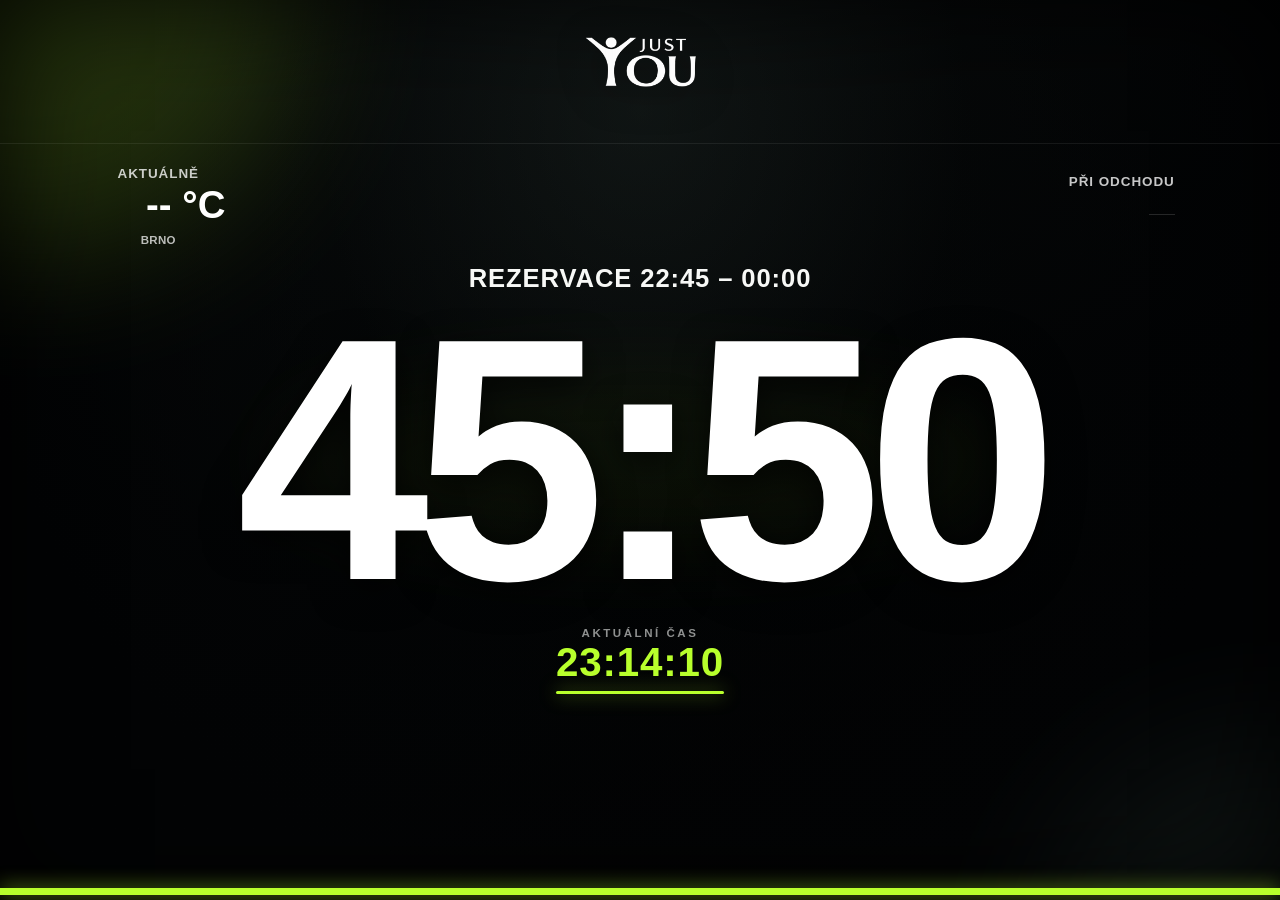
==== index.html @ 2a70c560 "Add files via upload" ====
<!DOCTYPE html>

<html lang="cs">
<head>
<meta charset="utf-8"/>
<meta content="width=device-width, initial-scale=1, viewport-fit=cover, maximum-scale=1, user-scalable=no" name="viewport"/>
<meta content="#020304" name="theme-color"/>
<meta content="yes" name="mobile-web-app-capable"/>
<meta content="yes" name="apple-mobile-web-app-capable"/>
<meta content="black-translucent" name="apple-mobile-web-app-status-bar-style"/>
<meta content="JustYou Timer" name="apple-mobile-web-app-title"/>
<title>JustYou Fitness Timer</title>
<link href="./manifest.json" rel="manifest"/>
<link href="./logo.png" rel="apple-touch-icon"/>
<link href="./style.css?v=6.2.15" rel="stylesheet"/>
</head>
<body>
<div class="app" id="app">
<div class="ambient ambient-one"></div>
<div class="ambient ambient-two"></div>
<header class="header">
<button aria-label="Otevřít servisní menu" class="service-trigger" id="logo"></button>
<img alt="JustYou Fitness" class="header-brand-logo" src="./logo.png"/>
</header>
<main class="main" id="main">
<section class="screen active-screen" id="screen-active">

<div class="active-top-row"><div class="active-top-side active-top-left"><div class="side-weather side-weather-current"><div class="side-weather-label">AKTUÁLNĚ</div><div aria-hidden="true" class="weather-icon" id="weather-icon"></div><div class="weather-temp" id="weather-temp">-- °C</div><div class="weather-desc" id="weather-desc">BRNO</div></div></div><div class="active-top-center"><img alt="JustYou Fitness" class="main-brand-logo" src="./logo.png"/></div><div class="active-top-side active-top-right"><div class="side-weather side-weather-end"><div class="side-weather-label">PŘI ODCHODU</div><div class="weather-icon weather-end-icon" id="weather-end-icon"></div><div class="weather-temp weather-end" id="weather-end"></div></div></div></div><div class="slot-label" id="slot-label">REZERVACE</div><div class="timer-stage">
<div class="timer-glow"></div>
<div class="countdown" id="countdown">--:--</div>
</div><div class="clock-under-timer">
<div class="clock-caption">AKTUÁLNÍ ČAS</div>
<div class="clock" id="clock">--:--</div>
<div class="clock-line"></div>
</div>
<div class="last-minute hidden" id="last-minute"></div>
<div class="warn10 hidden" id="warn10">Rezervace končí za 10 minut</div>
<div class="exit-box hidden" id="exit-box">
<div class="exit-heading">
<span class="exit-line"></span>
<span class="exit-title">PŘI ODCHODU PROSÍM</span>
<span class="exit-line"></span>
</div>
<div class="exit-columns">
<div class="exit-column">
<div aria-hidden="true" class="exit-icon-circle">
<svg viewbox="0 0 64 64"><path d="M15 24v16M21 20v24M43 20v24M49 24v16M21 28h22M21 36h22M9 27v10M55 27v10"></path></svg>
</div>
<div class="exit-primary">OTŘETE STROJE</div>
</div>
<div class="exit-column">
<div aria-hidden="true" class="exit-icon-circle">
<svg viewbox="0 0 64 64"><path d="M24 46h16M25 52h14M32 8v6M11 29h6M47 29h6M17 14l4 5M47 14l-4 5M32 16c-9 0-16 7-16 16 0 6 3 10 8 14h16c5-4 8-8 8-14 0-9-7-16-16-16z"></path></svg>
</div>
<div class="exit-primary">ZHASNĚTE SVĚTLA</div>
</div>
<div class="exit-column">
<div aria-hidden="true" class="exit-icon-circle">
<svg viewbox="0 0 64 64"><path d="M17 10h30v44H17zM24 16h17v38H24zM36 33h1"></path></svg>
</div>
<div class="exit-primary">NECHTE OTEVŘENÉ</div>
<div class="exit-secondary">DVEŘE DO ŠATNY<br/>A KOUPELNY</div>
</div>
</div>
</div>
</section>
<section class="screen hidden night-screen" id="screen-night">
<img alt="" class="night-logo" src="./logo.png"/>
<div class="night-title">FITNESS ODPOČÍVÁ</div>
<div class="night-sub">Otevíráme ve 4:00</div>
</section>
<section class="screen hidden between-screen" id="screen-between">
<div class="between-title">DALŠÍ REZERVACE</div>
<div class="between-sub">začíná v</div>
<div class="between-time" id="next-start">04:00</div>
<div class="countdown between-countdown" id="next-countdown">--:--</div>
</section>
</main>
<div class="progress-track"><div class="progress" id="progress"></div></div>
<div class="overlay hidden" id="ended-overlay">
<div class="overlay-backdrop"></div>
<div class="overlay-topbar">
<div class="overlay-weather">
<div aria-hidden="true" class="overlay-weather-icon" id="overlay-weather-icon"></div>
<div>
<div class="overlay-weather-temp" id="overlay-weather-temp">-- °C</div>
<div class="overlay-weather-desc" id="overlay-weather-desc">BRNO</div>
</div>
</div>
<div class="overlay-clock-block">
<div class="overlay-clock-caption">AKTUÁLNÍ ČAS</div>
<div class="overlay-clock" id="overlay-clock">--:--:--</div>
</div>
</div>
<div class="overlay-main">
<div class="overlay-kicker">POSLEDNÍ SEKUNDY</div>
<div class="overlay-title">REZERVACE KONČÍ</div>
<div class="overlay-rule"></div>
<div class="overlay-cleanup">
<div class="overlay-item">
<div class="overlay-icon">
<svg viewbox="0 0 64 64"><path d="M15 24v16M21 20v24M43 20v24M49 24v16M21 28h22M21 36h22M9 27v10M55 27v10"></path></svg>
</div>
<div class="overlay-text">
<strong>OTŘETE STROJE</strong>
<span>Udržujme naše fitness čisté pro všechny.</span>
</div>
</div>
<div class="overlay-item">
<div class="overlay-icon">
<svg viewbox="0 0 64 64"><path d="M24 46h16M25 52h14M32 8v6M11 29h6M47 29h6M17 14l4 5M47 14l-4 5M32 16c-9 0-16 7-16 16 0 6 3 10 8 14h16c5-4 8-8 8-14 0-9-7-16-16-16z"></path></svg>
</div>
<div class="overlay-text">
<strong>ZHASNĚTE SVĚTLA</strong>
<span>Šetříme energii a myslíme na ostatní.</span>
</div>
</div>
<div class="overlay-item">
<div class="overlay-icon">
<svg viewbox="0 0 64 64"><path d="M17 10h30v44H17zM24 16h17v38H24zM36 33h1"></path></svg>
</div>
<div class="overlay-text">
<strong>NECHTE OTEVŘENÉ DVEŘE<br/>DO ŠATNY A KOUPELNY</strong>
<span>Děkujeme za ohleduplnost.</span>
</div>
</div>
</div>
<div class="overlay-thanks">
<strong>Děkujeme, že jste si vybrali JustYou Fitness.</strong>
<span>Těšíme se na Vaši další návštěvu.</span>
</div>
</div>
</div>
<div class="service hidden" id="service-menu">
<div class="service-card">
<div class="service-title">SERVISNÍ MENU</div>
<div class="diag"><span>Verze</span><strong>6.2.15 Final · Android 12</strong></div>
<div class="diag"><span>Aktivní slot</span><strong id="diag-slot">—</strong></div>
<div class="diag"><span>Zbývající čas</span><strong id="diag-remaining">—</strong></div>
<div class="diag"><span>Zvuk</span><strong id="diag-audio">—</strong></div>
<div class="diag"><span>Připojení</span><strong id="diag-online">—</strong></div>
<div class="diag"><span>Wake Lock</span><strong id="diag-wake">—</strong></div>
<div class="diag"><span>Synchronizace času</span><strong id="diag-sync">—</strong></div>
<div class="diag"><span>Počasí</span><strong id="diag-weather">—</strong></div>
<div class="diag"><span>Watchdog</span><strong id="diag-watchdog">—</strong></div>
<button class="service-btn" id="test-sound">TEST ZVUKU</button>
<div class="service-section-title">TEST OBRAZOVKY</div>
<div class="test-grid">
<button class="service-btn compact" id="test-normal">BĚŽNÁ</button>
<button class="service-btn compact" id="test-10">10 MIN</button>
<button class="service-btn compact" id="test-5">5 MIN</button>
<button class="service-btn compact" id="test-1">1 MIN</button>
<button class="service-btn compact" id="test-last10">10 S</button>
<button class="service-btn compact" id="test-ended">KONEC</button>
</div>
<button class="service-btn secondary" id="test-night">NOČNÍ OBRAZOVKA</button>
<button class="service-btn secondary" id="restart-app">RESTART APLIKACE</button>
<button class="service-btn secondary" id="close-service">ZAVŘÍT</button>
</div>
</div>
</div>
<script src="./app.js?v=6.2.15"></script>


<script id="v6214-service-menu-tap">
(function(){
  var taps=0,last=0;
  function openMenu(){
    var m=document.getElementById('service-menu');
    if(m)m.className='service';
  }
  function hit(e){
    if(e){e.preventDefault();e.stopPropagation();}
    var now=Date.now();
    if(now-last>1800)taps=0;
    last=now;
    taps++;
    if(taps>=5){taps=0;openMenu();}
  }
  function attach(){
    var l=document.querySelector('.main-brand-logo')||document.getElementById('logo');
    if(!l||l.dataset.tap6214)return;
    l.dataset.tap6214='1';
    l.style.pointerEvents='auto';
    l.style.touchAction='manipulation';
    l.addEventListener('click',hit,true);
  }
  document.addEventListener('DOMContentLoaded',attach);
  setTimeout(attach,500);
})();
</script>
</body>
</html>
---- style.css ----
:root {
  --accent: #b8ff2c;
  --accent-rgb: 184,255,44;
  --ink: #f7f8f6;
  --muted: rgba(247,248,246,.58);
  --line: rgba(255,255,255,.13);
  --panel: rgba(13,17,17,.72);
  --shadow: rgba(0,0,0,.68);
}

* { box-sizing: border-box; }

html, body {
  width: 100%;
  height: 100%;
  margin: 0;
  overflow: hidden;
  background: #020304;
  color: var(--ink);
  font-family: "Arial Narrow", Arial, Helvetica, sans-serif;
  -webkit-user-select: none;
  user-select: none;
  -webkit-touch-callout: none;
  touch-action: manipulation;
}

body { min-width: 600px; }

.hidden { display: none !important; }

.app {
  position: relative;
  width: 100%;
  height: 100%;
  overflow: hidden;
  isolation: isolate;
  background:
    radial-gradient(ellipse at 50% 12%, rgba(34,44,41,.38) 0%, rgba(5,8,8,.18) 36%, rgba(2,3,4,1) 76%),
    linear-gradient(160deg, #080b0b 0%, #020304 58%, #000 100%);
}

.app::before {
  content: "";
  position: absolute;
  inset: 0;
  z-index: -3;
  opacity: .22;
  background-image:
    linear-gradient(115deg, rgba(255,255,255,.018) 1px, transparent 1px),
    linear-gradient(25deg, rgba(255,255,255,.013) 1px, transparent 1px);
  background-size: 23px 23px, 31px 31px;
}

.app::after {
  content: "";
  position: absolute;
  inset: 0;
  z-index: -1;
  pointer-events: none;
  box-shadow: inset 0 0 110px rgba(0,0,0,.82);
}

.ambient {
  position: absolute;
  z-index: -2;
  border-radius: 50%;
  filter: blur(70px);
  opacity: .16;
}
.ambient-one {
  width: 42vw;
  height: 42vw;
  left: -18vw;
  top: -22vw;
  background: var(--accent);
}
.ambient-two {
  width: 36vw;
  height: 36vw;
  right: -17vw;
  bottom: -23vw;
  background: #455f55;
}

.header {
  position: relative;
  height: 16vh;
  min-height: 95px;
  border-bottom: 1px solid rgba(255,255,255,.07);
}

.brand-wrap {
  position: absolute;
  left: 50%;
  top: 51%;
  transform: translate(-50%,-50%);
  height: 11.5vh;
  min-height: 75px;
  display: flex;
  align-items: center;
  justify-content: center;
}

.logo {
  display: block;
  height: 100%;
  width: auto;
  max-width: 30vw;
  object-fit: contain;
  filter: drop-shadow(0 7px 17px rgba(0,0,0,.58));
}

.clock-wrap {
  position: absolute;
  right: 3.1vw;
  top: 50%;
  transform: translateY(-50%);
  text-align: right;
}

.clock-caption {
  color: var(--muted);
  font-size: .9vw;
  font-weight: 800;
  letter-spacing: .22em;
  margin-bottom: .35vh;
}

.clock {
  font-size: 3.15vw;
  font-weight: 900;
  line-height: .95;
  letter-spacing: .02em;
  font-variant-numeric: tabular-nums;
}

.clock-line {
  width: 100%;
  height: 3px;
  margin-top: 1.1vh;
  border-radius: 8px;
  background: var(--accent);
  box-shadow: 0 0 18px rgba(var(--accent-rgb),.62);
}

.main {
  position: relative;
  height: 80vh;
}

.screen {
  width: 100%;
  height: 100%;
  padding: 1.2vh 4vw 1vh;
  text-align: center;
}

.slot-label {
  font-size: 3vw;
  line-height: 1;
  font-weight: 900;
  letter-spacing: .045em;
  margin-top: 1.9vh;
}

.timer-stage {
  position: relative;
  width: min(92vw, 1540px);
  height: 32vh;
  margin: .8vh auto 0;
  display: flex;
  align-items: center;
  justify-content: center;
}

.timer-glow {
  position: absolute;
  width: 62%;
  height: 54%;
  left: 19%;
  top: 23%;
  border-radius: 50%;
  background: rgba(var(--accent-rgb),.11);
  filter: blur(45px);
  opacity: .42;
  transition: opacity .4s ease;
}

.countdown {
  position: relative;
  z-index: 1;
  margin: 0;
  color: #fff;
  font-size: clamp(150px, 24.5vw, 410px);
  font-weight: 900;
  line-height: .78;
  letter-spacing: -.045em;
  white-space: nowrap;
  font-variant-numeric: tabular-nums;
  text-shadow: 0 10px 36px rgba(0,0,0,.72);
}

.end-label {
  margin-top: .5vh;
  font-size: 3vw;
  font-weight: 900;
  letter-spacing: .01em;
}
.end-word { color: rgba(255,255,255,.92); }
.end-separator { color: var(--accent); padding: 0 .65vw; }
#end-time { color: var(--accent); }

.warn10 {
  margin-top: 1.2vh;
  color: var(--accent);
  font-size: 1.55vw;
  font-weight: 800;
  letter-spacing: .08em;
  text-transform: uppercase;
}

.last-minute { display: none !important; }

.exit-box {
  width: 91%;
  max-width: 1440px;
  margin: 2.2vh auto 0;
}

.exit-heading {
  display: grid;
  grid-template-columns: 1fr auto 1fr;
  align-items: center;
  gap: 1.5vw;
  margin-bottom: 1.5vh;
}
.exit-line {
  height: 1px;
  background: linear-gradient(90deg, transparent, rgba(var(--accent-rgb),.65));
}
.exit-line:last-child {
  background: linear-gradient(90deg, rgba(var(--accent-rgb),.65), transparent);
}
.exit-title {
  color: var(--accent);
  font-size: 1.55vw;
  font-weight: 900;
  letter-spacing: .13em;
}

.exit-columns {
  display: grid;
  grid-template-columns: repeat(3,1fr);
  border: 1px solid var(--line);
  border-radius: 18px;
  overflow: hidden;
  background: linear-gradient(180deg, rgba(255,255,255,.035), rgba(255,255,255,.014));
  box-shadow: 0 24px 60px rgba(0,0,0,.26);
  backdrop-filter: blur(7px);
}

.exit-column {
  position: relative;
  min-height: 15.2vh;
  padding: 1.35vh 1.5vw 1.2vh;
  border-right: 1px solid var(--line);
}
.exit-column:last-child { border-right: 0; }

.exit-icon-circle {
  width: 4.4vw;
  height: 4.4vw;
  min-width: 56px;
  min-height: 56px;
  max-width: 82px;
  max-height: 82px;
  margin: 0 auto .85vh;
  border: 2px solid rgba(var(--accent-rgb),.85);
  border-radius: 50%;
  display: grid;
  place-items: center;
  box-shadow: inset 0 0 17px rgba(var(--accent-rgb),.08), 0 0 22px rgba(var(--accent-rgb),.08);
}
.exit-icon-circle svg {
  width: 58%;
  height: 58%;
  fill: none;
  stroke: var(--accent);
  stroke-width: 3.1;
  stroke-linecap: round;
  stroke-linejoin: round;
}

.exit-primary {
  font-size: 1.62vw;
  font-weight: 900;
  line-height: 1.05;
}
.exit-secondary {
  margin-top: .5vh;
  color: rgba(255,255,255,.76);
  font-size: 1.25vw;
  font-weight: 700;
  line-height: 1.12;
}

.progress-track {
  position: absolute;
  left: 0;
  right: 0;
  bottom: 0;
  height: 7px;
  background: rgba(255,255,255,.07);
}
.progress {
  height: 100%;
  width: 100%;
  background: var(--accent);
  box-shadow: 0 0 19px rgba(var(--accent-rgb),.66);
  transition: width .25s linear;
}

.night-screen,
.between-screen {
  display: flex;
  flex-direction: column;
  align-items: center;
  justify-content: center;
}
.night-logo { width: 24vw; max-width: 360px; margin-bottom: 4vh; }
.night-title, .between-title {
  font-size: 5.2vw;
  font-weight: 900;
  letter-spacing: .06em;
}
.night-sub, .between-sub {
  margin-top: 1.5vh;
  color: var(--muted);
  font-size: 2.2vw;
}
.between-time {
  margin-top: 1vh;
  color: var(--accent);
  font-size: 6.2vw;
  font-weight: 900;
}
.between-countdown { margin-top: 3vh; font-size: 12vw; }

/* Stavové barvy – mění se pouze akcent a jemné ambientní světlo. */
.state-warn10 {
  --accent: #b8ff2c;
  --accent-rgb: 184,255,44;
}
.state-warn5 {
  --accent: #ff9e2c;
  --accent-rgb: 255,158,44;
}
.state-warn1 {
  --accent: #ff3b3b;
  --accent-rgb: 255,59,59;
}
.state-warn10 .timer-glow,
.state-warn5 .timer-glow,
.state-warn1 .timer-glow { opacity: .78; }

.state-warn10 .countdown,
.state-warn5 .countdown,
.state-warn1 .countdown { color: var(--accent); }

.state-last10 .countdown {
  animation: luxuryPulse 1s ease-in-out infinite;
  text-shadow:
    0 0 18px rgba(var(--accent-rgb),.40),
    0 0 62px rgba(var(--accent-rgb),.22),
    0 10px 36px rgba(0,0,0,.72);
}

@keyframes luxuryPulse {
  0%,100% { transform: scale(1); }
  50% { transform: scale(1.035); }
}

/* Finální obrazovka běží pouze 00:10–00:01. */
.overlay {
  position: absolute;
  z-index: 60;
  inset: 0;
  overflow: hidden;
  background:
    radial-gradient(circle at 50% 38%, rgba(180,22,22,.40) 0%, rgba(44,4,4,.63) 42%, rgba(7,1,1,.98) 82%),
    linear-gradient(160deg, #220303, #080101 75%);
  color: #fff;
}

.overlay-backdrop {
  position: absolute;
  inset: 0;
  background:
    linear-gradient(115deg, rgba(255,255,255,.018) 1px, transparent 1px),
    linear-gradient(25deg, rgba(255,255,255,.013) 1px, transparent 1px);
  background-size: 23px 23px, 31px 31px;
  opacity: .34;
}

.overlay-content {
  position: relative;
  z-index: 1;
  height: 100%;
  display: flex;
  flex-direction: column;
  align-items: center;
  padding: 3.2vh 5vw 2.5vh;
}

.overlay-logo {
  height: 10.5vh;
  width: auto;
  max-width: 24vw;
  object-fit: contain;
  filter: drop-shadow(0 7px 18px rgba(0,0,0,.52));
}

.overlay-kicker {
  margin-top: 1.4vh;
  color: rgba(255,255,255,.62);
  font-size: 1.15vw;
  font-weight: 900;
  letter-spacing: .28em;
}

.overlay-title {
  margin-top: .5vh;
  font-size: 5.8vw;
  font-weight: 900;
  line-height: .98;
  letter-spacing: .015em;
}

.overlay-rule {
  width: 12vw;
  height: 3px;
  margin: 2vh 0 2.2vh;
  background: #ff3b3b;
  border-radius: 9px;
  box-shadow: 0 0 22px rgba(255,59,59,.7);
}

.overlay-cleanup {
  width: min(84vw, 1260px);
  display: grid;
  grid-template-columns: repeat(3,1fr);
  border: 1px solid rgba(255,255,255,.14);
  border-radius: 18px;
  overflow: hidden;
  background: rgba(0,0,0,.20);
  backdrop-filter: blur(8px);
}
.overlay-item {
  min-height: 23vh;
  padding: 2vh 1.7vw;
  display: flex;
  flex-direction: column;
  gap: 1.2vh;
  align-items: center;
  justify-content: center;
  border-right: 1px solid rgba(255,255,255,.13);
  font-size: 1.6vw;
  font-weight: 900;
  line-height: 1.13;
  text-align: center;
}
.overlay-item:last-child { border-right: 0; }
.overlay-item svg {
  width: 5vw;
  height: 5vw;
  fill: none;
  stroke: #ff6a6a;
  stroke-width: 3;
  stroke-linecap: round;
  stroke-linejoin: round;
}

/* Servisní menu */
.service {
  position: absolute;
  z-index: 100;
  inset: 0;
  padding: 3vh 3vw;
  background: rgba(0,0,0,.90);
  backdrop-filter: blur(10px);
}
.service-card {
  width: min(91vw, 860px);
  max-height: 94vh;
  overflow: auto;
  margin: 0 auto;
  padding: 2.2vh 2.4vw;
  border: 1px solid rgba(255,255,255,.16);
  border-radius: 20px;
  background: linear-gradient(180deg, #171b1b, #0b0d0d);
  box-shadow: 0 30px 90px rgba(0,0,0,.7);
}
.service-title {
  margin-bottom: 1.5vh;
  color: var(--accent);
  font-size: 2.4vw;
  font-weight: 900;
  text-align: center;
  letter-spacing: .08em;
}
.diag {
  display: grid;
  grid-template-columns: 1fr 1.5fr;
  gap: 1vw;
  padding: .65vh 0;
  border-bottom: 1px solid rgba(255,255,255,.09);
  font-size: 1.35vw;
}
.diag strong { text-align: right; }
.service-section-title {
  margin: 1.5vh 0 .7vh;
  color: rgba(255,255,255,.62);
  font-size: 1.15vw;
  font-weight: 900;
  letter-spacing: .12em;
  text-align: center;
}
.service-btn {
  width: 100%;
  margin-top: 1vh;
  padding: 1.25vh 1vw;
  border: 0;
  border-radius: 11px;
  background: var(--accent);
  color: #050705;
  font-size: 1.35vw;
  font-weight: 900;
}
.service-btn.secondary { background: #292e2e; color: #fff; }
.test-grid {
  display: grid;
  grid-template-columns: repeat(6,1fr);
  gap: .55vw;
}
.test-grid .service-btn { margin-top: 0; padding: 1vh .2vw; font-size: 1vw; }

.preview-hint {
  position: absolute;
  z-index: 90;
  left: 50%;
  bottom: 2.4vh;
  transform: translateX(-50%);
  padding: .9vh 1.7vw;
  border: 1px solid rgba(255,255,255,.2);
  border-radius: 999px;
  background: rgba(0,0,0,.78);
  color: #fff;
  font-size: 1vw;
  font-weight: 800;
}

/* Lenovo Tab M10 a podobné displeje */
@media (max-aspect-ratio: 1.55/1) {
  .countdown { font-size: 22vw; }
  .timer-stage { height: 29vh; }
  .exit-column { min-height: 14vh; }
  .overlay-title { font-size: 6.8vw; }
  .overlay-item { font-size: 1.9vw; }
}

@media (orientation: portrait) {
  body { min-width: 280px; }
  .header { height: 13vh; }
  .brand-wrap { height: 8.5vh; }
  .clock-caption { display: none; }
  .clock { font-size: 5vw; }
  .main { height: 83vh; }
  .slot-label { font-size: 4.5vw; }
  .timer-stage { height: 25vh; margin-top: 5vh; }
  .countdown { font-size: 21vw; }
  .end-label { font-size: 4.4vw; }
  .exit-title { font-size: 2.6vw; }
  .exit-icon-circle { min-width: 48px; min-height: 48px; }
  .exit-primary { font-size: 2.4vw; }
  .exit-secondary { font-size: 1.9vw; }
  .overlay-title { font-size: 9vw; }
  .overlay-cleanup { grid-template-columns: 1fr; width: 86vw; }
  .overlay-item {
    min-height: auto;
    flex-direction: row;
    justify-content: flex-start;
    text-align: left;
    border-right: 0;
    border-bottom: 1px solid rgba(255,255,255,.13);
    font-size: 2.7vw;
  }
  .overlay-item:last-child { border-bottom: 0; }
  .overlay-item svg { width: 6vw; height: 6vw; flex: 0 0 auto; }
}


/* ===== JustYou Timer 6.0 – finální úpravy pro Lenovo Tab M10 / Android 12 ===== */

.header {
  height: 19vh;
  min-height: 112px;
}

.main {
  height: 77vh;
}

.brand-wrap {
  height: 15.5vh;
  min-height: 96px;
}

.logo {
  max-width: 38vw;
}

.weather-wrap {
  position: absolute;
  z-index: 3;
  left: 3.1vw;
  top: 50%;
  transform: translateY(-50%);
  display: flex;
  align-items: center;
  gap: 1vw;
  min-width: 18vw;
  text-align: left;
}

.weather-icon {
  width: 4.5vw;
  height: 4.5vw;
  min-width: 58px;
  min-height: 58px;
  display: grid;
  place-items: center;
  border: 1px solid rgba(255,255,255,.14);
  border-radius: 50%;
  color: var(--accent);
  background: rgba(255,255,255,.035);
  box-shadow: inset 0 0 18px rgba(var(--accent-rgb),.08);
  font-size: 2.2vw;
  line-height: 1;
}

.weather-temp {
  font-size: 2.75vw;
  font-weight: 900;
  line-height: .95;
  font-variant-numeric: tabular-nums;
}

.weather-desc {
  margin-top: .55vh;
  color: var(--muted);
  font-size: 1.05vw;
  font-weight: 800;
  letter-spacing: .08em;
  text-transform: uppercase;
}

/* Běžná obrazovka: maximálně velký a čistý odpočet bez pokynů. */
.slot-label {
  margin-top: 2.4vh;
  font-size: 3.35vw;
}

.timer-stage {
  height: 42vh;
  margin-top: .2vh;
}

.countdown {
  font-size: clamp(190px, 28vw, 455px);
  line-height: .76;
}

.end-label {
  margin-top: .2vh;
  font-size: 3.25vw;
}

/* Při zobrazení pokynů se timer zmenší, aby bylo vše čitelné. */
.state-warn10 .timer-stage,
.state-warn5 .timer-stage,
.state-warn1 .timer-stage {
  height: 28vh;
}

.state-warn10 .countdown,
.state-warn5 .countdown,
.state-warn1 .countdown {
  font-size: clamp(145px, 21vw, 345px);
}

.state-warn10 .slot-label,
.state-warn5 .slot-label,
.state-warn1 .slot-label {
  margin-top: 1.4vh;
  font-size: 2.65vw;
}

.state-warn10 .end-label,
.state-warn5 .end-label,
.state-warn1 .end-label {
  font-size: 2.65vw;
}

.exit-box {
  margin-top: 1.4vh;
}

.exit-column {
  min-height: 14.2vh;
}

.overlay-thanks {
  margin-top: 2.4vh;
  text-align: center;
  color: rgba(255,255,255,.88);
}

.overlay-thanks strong {
  display: block;
  font-size: 1.75vw;
  letter-spacing: .02em;
}

.overlay-thanks span {
  display: block;
  margin-top: .55vh;
  color: rgba(255,255,255,.66);
  font-size: 1.3vw;
  font-weight: 700;
}

/* Při testu obrazovky servisní menu skutečně zmizí. */
.service.preview-hidden {
  display: none !important;
}

@media (max-aspect-ratio: 1.55/1) {
  .countdown { font-size: 25vw; }
  .timer-stage { height: 39vh; }
  .state-warn10 .countdown,
  .state-warn5 .countdown,
  .state-warn1 .countdown { font-size: 19.5vw; }
  .weather-temp { font-size: 3.1vw; }
  .weather-desc { font-size: 1.2vw; }
}

@media (orientation: portrait) {
  .weather-wrap { left: 2.2vw; }
  .weather-icon { min-width: 44px; min-height: 44px; }
  .weather-temp { font-size: 4.4vw; }
  .weather-desc { font-size: 1.8vw; }
  .brand-wrap { height: 10vh; }
  .countdown { font-size: 23vw; }
  .overlay-thanks strong { font-size: 2.8vw; }
  .overlay-thanks span { font-size: 2.2vw; }
}


/* ===== v6.2.15 – velká, vycentrovaná finální obrazovka ===== */

.overlay {
  display: flex;
  flex-direction: column;
  padding: 0;
  background:
    radial-gradient(circle at 50% 36%, rgba(156,22,22,.30) 0%, rgba(45,4,4,.58) 45%, rgba(5,1,1,.99) 84%),
    linear-gradient(155deg, #190202, #050101 72%);
}

.overlay-topbar {
  position: relative;
  flex: 0 0 18vh;
  min-height: 108px;
  border-bottom: 1px solid rgba(255,255,255,.08);
}

.overlay-logo {
  position: absolute;
  left: 50%;
  top: 50%;
  width: auto;
  height: 14.2vh;
  max-width: 36vw;
  transform: translate(-50%,-50%);
  object-fit: contain;
  filter: drop-shadow(0 8px 22px rgba(0,0,0,.58));
}

.overlay-weather {
  position: absolute;
  left: 3.2vw;
  top: 50%;
  transform: translateY(-50%);
  display: flex;
  align-items: center;
  gap: 1vw;
  text-align: left;
}

.overlay-weather-icon {
  width: 4.5vw;
  height: 4.5vw;
  min-width: 58px;
  min-height: 58px;
  display: grid;
  place-items: center;
  border: 1px solid rgba(255,255,255,.16);
  border-radius: 50%;
  color: #ff6262;
  background: rgba(255,255,255,.025);
  font-size: 2.2vw;
}

.overlay-weather-temp {
  font-size: 2.75vw;
  font-weight: 900;
  line-height: .95;
  font-variant-numeric: tabular-nums;
}

.overlay-weather-desc {
  margin-top: .45vh;
  color: rgba(255,255,255,.62);
  font-size: 1.05vw;
  font-weight: 800;
  letter-spacing: .08em;
  text-transform: uppercase;
}

.overlay-clock-block {
  position: absolute;
  right: 3.2vw;
  top: 50%;
  transform: translateY(-50%);
  text-align: right;
}

.overlay-clock-caption {
  color: rgba(255,255,255,.58);
  font-size: .9vw;
  font-weight: 900;
  letter-spacing: .2em;
}

.overlay-clock {
  margin-top: .35vh;
  font-size: 3.15vw;
  font-weight: 900;
  line-height: .95;
  font-variant-numeric: tabular-nums;
}

.overlay-main {
  position: relative;
  flex: 1 1 auto;
  width: 100%;
  min-height: 0;
  padding: 1.3vh 5.2vw 2.2vh;
  display: flex;
  flex-direction: column;
  align-items: center;
  justify-content: center;
}

.overlay-kicker {
  margin: 0;
  color: rgba(255,255,255,.62);
  font-size: 1.25vw;
  font-weight: 900;
  letter-spacing: .31em;
}

.overlay-title {
  margin: .35vh 0 0;
  color: #ff8a8a;
  font-size: clamp(60px, 7.1vw, 128px);
  font-weight: 900;
  line-height: .92;
  letter-spacing: .005em;
  text-align: center;
  text-shadow:
    0 0 18px rgba(255,55,55,.38),
    0 0 52px rgba(255,25,25,.20);
}

.overlay-rule {
  width: min(76vw, 1200px);
  height: 2px;
  margin: 1.35vh 0 1.6vh;
  background: linear-gradient(90deg, transparent, rgba(255,54,54,.92), transparent);
  box-shadow: 0 0 18px rgba(255,40,40,.68);
}

.overlay-cleanup {
  width: min(82vw, 1260px);
  display: grid;
  grid-template-columns: 1fr;
  gap: .9vh;
  border: 0;
  border-radius: 0;
  overflow: visible;
  background: transparent;
  backdrop-filter: none;
}

.overlay-item {
  min-height: 10.8vh;
  width: 100%;
  padding: 1.05vh 2vw;
  display: grid;
  grid-template-columns: 8.3vw 1fr;
  align-items: center;
  gap: 1.8vw;
  border: 1px solid rgba(255,73,73,.29);
  border-radius: 16px;
  background: linear-gradient(90deg, rgba(255,33,33,.055), rgba(0,0,0,.22));
  box-shadow: inset 0 0 28px rgba(255,32,32,.025);
  text-align: left;
}

.overlay-item:last-child {
  border-right: 1px solid rgba(255,73,73,.29);
}

.overlay-icon {
  height: 7.3vh;
  min-height: 66px;
  display: grid;
  place-items: center;
  border-right: 1px solid rgba(255,64,64,.40);
}

.overlay-icon svg {
  width: 4.7vw;
  height: 4.7vw;
  min-width: 54px;
  min-height: 54px;
  fill: none;
  stroke: #ff6b6b;
  stroke-width: 3;
  stroke-linecap: round;
  stroke-linejoin: round;
  filter: drop-shadow(0 0 9px rgba(255,51,51,.42));
}

.overlay-text {
  min-width: 0;
  display: flex;
  flex-direction: column;
  justify-content: center;
}

.overlay-text strong {
  color: #fff;
  font-size: clamp(25px, 2.65vw, 48px);
  font-weight: 900;
  line-height: .98;
  letter-spacing: .005em;
}

.overlay-text span {
  margin-top: .42vh;
  color: rgba(255,255,255,.65);
  font-size: clamp(15px, 1.27vw, 24px);
  font-weight: 700;
  line-height: 1.05;
}

.overlay-thanks {
  width: min(82vw, 1260px);
  margin: 1.45vh 0 0;
  padding-top: 1.25vh;
  border-top: 1px solid rgba(255,69,69,.42);
  text-align: center;
}

.overlay-thanks strong {
  display: block;
  color: rgba(255,255,255,.92);
  font-size: clamp(21px, 2vw, 36px);
  line-height: 1.05;
}

.overlay-thanks span {
  display: block;
  margin-top: .45vh;
  color: #ff5555;
  font-size: clamp(19px, 1.7vw, 31px);
  font-weight: 800;
  line-height: 1.05;
}

@media (max-aspect-ratio: 1.55/1) {
  .overlay-title { font-size: 7.7vw; }
  .overlay-item { grid-template-columns: 9vw 1fr; min-height: 10.2vh; }
  .overlay-text strong { font-size: 2.85vw; }
  .overlay-text span { font-size: 1.4vw; }
}

@media (orientation: portrait) {
  .overlay-topbar { flex-basis: 15vh; }
  .overlay-logo { height: 10vh; }
  .overlay-weather-desc,
  .overlay-clock-caption { display: none; }
  .overlay-weather-temp,
  .overlay-clock { font-size: 4.5vw; }
  .overlay-main { padding: 1.2vh 4vw 2vh; }
  .overlay-title { font-size: 9.8vw; }
  .overlay-cleanup,
  .overlay-thanks { width: 90vw; }
  .overlay-item {
    grid-template-columns: 14vw 1fr;
    min-height: 12vh;
  }
  .overlay-icon svg { width: 8vw; height: 8vw; }
  .overlay-text strong { font-size: 3.8vw; }
  .overlay-text span { font-size: 2.1vw; }
}


/* ===== v6.2.15 – odstraněn duplicitní údaj KONEC + čas ===== */
.end-label {
  display: none !important;
}

.timer-stage {
  margin-bottom: 1.2vh;
}

.state-warn10 .timer-stage,
.state-warn5 .timer-stage,
.state-warn1 .timer-stage {
  margin-bottom: .8vh;
}


/* ===== v6.2.15 – výraznější logo jako vodoznak mimo hlavní čas ===== */

.background-watermark {
  position: absolute;
  z-index: 0;
  inset: 0;
  display: flex;
  align-items: flex-start;
  justify-content: center;
  padding-top: 1.5vh;
  pointer-events: none;
  overflow: hidden;
}

.background-watermark img {
  width: 118vw;
  max-width: none;
  height: auto;
  opacity: .10;
  transform: translateY(-2vh);
  filter: blur(.25px);
  object-fit: contain;
  user-select: none;
  -webkit-user-drag: none;
}

/* V barevných stavech se mění pouze velmi jemný nádech vodoznaku. */
.state-warn10 .background-watermark img {
  opacity: .105;
  filter: blur(.7px) sepia(1) saturate(4) hue-rotate(37deg);
}

.state-warn5 .background-watermark img {
  opacity: .105;
  filter: blur(.7px) sepia(1) saturate(5) hue-rotate(345deg);
}

.state-warn1 .background-watermark img,
.state-last10 .background-watermark img {
  opacity: .11;
  filter: blur(.7px) sepia(1) saturate(6) hue-rotate(315deg);
}

/* Finální červená obrazovka má vlastní ještě slabší vodoznak. */
.overlay::after {
  content: "";
  position: absolute;
  z-index: 0;
  inset: 0;
  background: url("logo.png") center center / 84vw auto no-repeat;
  opacity: .035;
  filter: blur(.7px) sepia(1) saturate(6) hue-rotate(315deg);
  pointer-events: none;
}

.overlay-topbar,
.overlay-main {
  position: relative;
  z-index: 2;
}

/* Neviditelný servisní spínač v místě původního loga. */
.service-trigger {
  position: absolute;
  z-index: 15;
  left: 50%;
  top: 50%;
  width: 28vw;
  height: 14vh;
  transform: translate(-50%, -50%);
  border: 0;
  background: transparent;
  opacity: 0;
  cursor: default;
}

/* Po odstranění horního loga zůstane hlavička čistá a symetrická. */
.header {
  position: relative;
}

/* Všechny hlavní prvky zůstávají nad vodoznakem. */
.header,
.main,
.progress-track,
.service,
.preview-hint {
  z-index: 2;
}

@media (orientation: portrait) {
  .background-watermark img {
    width: 122vw;
    opacity: .09;
    transform: translateY(-1vh);
  }
}


/* v6.2.15: malé logo nahoře je definitivně vypnuté. */
.overlay-logo { display: none !important; }


/* ===== v6.2.15 – hlavní logo nad rezervací a čisté počasí Brno ===== */
.main-brand-logo {
  display: block;
  width: min(38vw, 520px);
  max-height: 12vh;
  object-fit: contain;
  margin: .4vh auto .6vh;
  filter: drop-shadow(0 10px 26px rgba(0,0,0,.42));
  user-select: none;
  -webkit-user-drag: none;
}

.active-screen .slot-label {
  margin-top: 0;
}

.active-screen .timer-stage {
  height: 36.5vh;
}

.weather-icon,
.overlay-weather-icon {
  border: 0;
  border-radius: 0;
  background: transparent;
  box-shadow: none;
}

.weather-icon svg,
.overlay-weather-icon svg {
  width: 78%;
  height: 78%;
  fill: none;
  stroke: currentColor;
  stroke-width: 2.15;
  stroke-linecap: round;
  stroke-linejoin: round;
}

.weather-desc,
.overlay-weather-desc {
  letter-spacing: .18em;
}

.state-warn10 .main-brand-logo,
.state-warn5 .main-brand-logo,
.state-warn1 .main-brand-logo,
.state-last10 .main-brand-logo {
  width: min(29vw, 390px);
  max-height: 8vh;
  margin-top: 0;
  margin-bottom: .1vh;
}

.state-warn10 .active-screen .timer-stage,
.state-warn5 .active-screen .timer-stage,
.state-warn1 .active-screen .timer-stage {
  height: 24vh;
}

@media (orientation: portrait) {
  .main-brand-logo { width: 56vw; max-height: 10vh; }
  .active-screen .timer-stage { height: 36vh; }
}


/* ===== v6.2.15 – finální rozvržení NA ŠÍŘKU ===== */
@media (orientation: landscape) {
  body { min-width: 760px; }

  .header {
    height: 15vh;
    min-height: 88px;
  }

  .main {
    height: 81vh;
  }

  .active-screen {
    padding: .2vh 4vw .8vh;
    transform: translateY(-1.8vh);
  }

  .main-brand-logo {
    width: min(29vw, 390px);
    max-height: 10.5vh;
    margin: 0 auto .35vh;
  }

  .active-screen .slot-label {
    margin-top: 0;
    font-size: 3vw;
    line-height: 1;
  }

  .active-screen .timer-stage {
    height: 34vh;
    margin-top: -.1vh;
  }

  .active-screen .countdown {
    font-size: clamp(150px, 23.4vw, 390px);
    line-height: .76;
  }

  .exit-box {
    margin-top: .6vh;
  }

  .weather-wrap {
    top: 50%;
    transform: translateY(-50%);
  }

  .weather-desc,
  .overlay-weather-desc {
    line-height: 1.1;
    letter-spacing: .02em;
    text-transform: none;
  }

  .weather-desc span,
  .overlay-weather-desc span {
    display: block;
    margin-top: .32vh;
    color: var(--accent);
    font-size: .78em;
    font-weight: 800;
    letter-spacing: .08em;
  }

  .background-watermark img {
    width: 112vw;
    opacity: .065;
    transform: translateY(-5vh);
  }
}

/* ===== v6.2.15 – upravená velikost hlavního loga ===== */
@media (orientation: landscape) {
  .main-brand-logo {
    width: min(36vw, 480px);
    max-height: 12.5vh;
    margin: 0 auto .25vh;
  }
}


/* ===== v6.2.15 FINAL – schválené landscape rozložení ===== */
@media (orientation: landscape) {
  .header {
    height: 20vh;
    min-height: 112px;
  }

  .main {
    height: 76vh;
  }

  .header-brand-logo {
    position: absolute;
    left: 50%;
    top: 50%;
    transform: translate(-50%, -50%);
    display: block;
    width: min(31vw, 430px);
    max-height: 15.5vh;
    object-fit: contain;
    z-index: 4;
    filter: drop-shadow(0 8px 20px rgba(0,0,0,.45));
    user-select: none;
    -webkit-user-drag: none;
    pointer-events: none;
  }

  /* Logo už je v horní řadě mezi počasím a časem. */
  .active-screen .main-brand-logo {
    display: none !important;
  }

  .active-screen {
    padding: .15vh 3.2vw .65vh;
    transform: translateY(-.8vh);
  }

  /* Celá informace o rezervaci zůstává na jednom řádku. */
  .active-screen .slot-label {
    margin: 0 auto .15vh;
    font-size: clamp(24px, 2.25vw, 38px);
    line-height: 1.05;
    letter-spacing: .035em;
    white-space: nowrap;
  }

  /* Odpočet je hlavní dominantou obrazovky. */
  .active-screen .timer-stage {
    height: 48vh;
    margin-top: 0;
  }

  .active-screen .countdown {
    font-size: clamp(220px, 30.5vw, 500px);
    line-height: .72;
  }

  .weather-wrap,
  .clock-wrap {
    top: 50%;
    transform: translateY(-50%);
  }

  /* Při závěrečných upozorněních zůstane vše na obrazovce. */
  .state-warn10 .active-screen .timer-stage,
  .state-warn5 .active-screen .timer-stage,
  .state-warn1 .active-screen .timer-stage {
    height: 27vh;
  }

  .state-warn10 .active-screen .countdown,
  .state-warn5 .active-screen .countdown,
  .state-warn1 .active-screen .countdown {
    font-size: clamp(150px, 20.5vw, 350px);
  }

  .state-warn10 .active-screen .slot-label,
  .state-warn5 .active-screen .slot-label,
  .state-warn1 .active-screen .slot-label {
    font-size: clamp(21px, 1.85vw, 31px);
    margin-bottom: 0;
  }
}

@media (orientation: portrait) {
  .header-brand-logo { display: none; }
}

/* v6.2.15: při chybě API skrýt jen veřejné počasí, diagnostika v nastavení zůstává */
body.weather-unavailable .weather-wrap, body.weather-unavailable .overlay-weather { display:none !important; }


/* ===== v6.2.15 – větší odpočet a využití volného místa ===== */
@media (orientation: landscape) {
  .active-screen .timer-stage {
    height: 53vh;
    margin-top: -1.1vh;
    margin-bottom: -2.2vh;
  }

  .active-screen .countdown {
    font-size: clamp(245px, 34vw, 555px);
    line-height: .69;
  }

  .state-warn10 .active-screen .timer-stage,
  .state-warn5 .active-screen .timer-stage,
  .state-warn1 .active-screen .timer-stage,
  .state-last10 .active-screen .timer-stage {
    height: 32vh;
    margin-top: -.7vh;
    margin-bottom: -1.2vh;
  }

  .state-warn10 .active-screen .countdown,
  .state-warn5 .active-screen .countdown,
  .state-warn1 .active-screen .countdown,
  .state-last10 .active-screen .countdown {
    font-size: clamp(175px, 24vw, 410px);
    line-height: .70;
  }

  .between-countdown {
    margin-top: 1.4vh;
    font-size: clamp(145px, 15vw, 280px);
    line-height: .74;
  }
}

@media (orientation: portrait) {
  .active-screen .timer-stage {
    height: 42vh;
    margin-bottom: -1.5vh;
  }

  .active-screen .countdown {
    font-size: clamp(175px, 27vw, 430px);
  }

  .state-warn10 .active-screen .countdown,
  .state-warn5 .active-screen .countdown,
  .state-warn1 .active-screen .countdown,
  .state-last10 .active-screen .countdown {
    font-size: clamp(145px, 23vw, 350px);
  }
}


/* ===== v6.2.15 – aktuální počasí + předpověď na konec rezervace ===== */
.weather-copy { min-width: 14.5vw; }
.weather-end {
  margin-top: .72vh;
  padding-top: .62vh;
  border-top: 1px solid rgba(255,255,255,.16);
  color: rgba(255,255,255,.90);
  font-size: .92vw;
  font-weight: 800;
  line-height: 1.15;
  letter-spacing: .015em;
  white-space: nowrap;
  text-transform: none;
}
.weather-end span {
  color: var(--accent);
  font-weight: 900;
  letter-spacing: .04em;
}
@media (max-width: 1000px) {
  .weather-end { font-size: 1.2vw; }
}

/* ===== v6.2.15 – optimalizace pro Lenovo Tab M10 1280×800 ===== */
@media (orientation: landscape) and (max-height: 900px) {
  .header {
    height: 17vh;
    min-height: 96px;
  }

  .main {
    height: 79vh;
  }

  .active-screen {
    padding: 0 3.2vw .3vh;
    transform: translateY(-.2vh);
  }

  .active-screen .slot-label {
    margin: 0 auto;
    font-size: clamp(23px, 2.15vw, 34px);
  }

  /* Běžný stav – výrazný, ale bez překrývání dalšího obsahu. */
  .active-screen .timer-stage {
    height: 39vh;
    margin: -.4vh auto 0;
  }

  .active-screen .countdown {
    font-size: clamp(205px, 27.5vw, 430px);
    line-height: .73;
  }

  /* Závěrečné obrazovky mají pod časem pokyny a počasí. */
  .state-warn10 .active-screen .timer-stage,
  .state-warn5 .active-screen .timer-stage,
  .state-warn1 .active-screen .timer-stage,
  .state-last10 .active-screen .timer-stage {
    height: 25vh;
    margin: -.2vh auto 0;
  }

  .state-warn10 .active-screen .countdown,
  .state-warn5 .active-screen .countdown,
  .state-warn1 .active-screen .countdown,
  .state-last10 .active-screen .countdown {
    font-size: clamp(155px, 20.8vw, 325px);
    line-height: .72;
  }

  .state-warn10 .active-screen .slot-label,
  .state-warn5 .active-screen .slot-label,
  .state-warn1 .active-screen .slot-label,
  .state-last10 .active-screen .slot-label {
    font-size: clamp(21px, 1.85vw, 29px);
  }

  .exit-box {
    width: 92%;
    margin: .2vh auto 0;
  }

  .exit-heading {
    margin-bottom: .55vh;
  }

  .exit-title {
    font-size: 1.35vw;
  }

  .exit-columns {
    min-height: 17vh;
  }

  .exit-column {
    padding: 1.1vh 1vw 1.25vh;
  }

  .exit-icon-circle {
    width: 4.3vw;
    height: 4.3vw;
    margin-bottom: .7vh;
  }

  .exit-primary {
    font-size: 1.35vw;
  }

  .exit-secondary {
    font-size: .9vw;
  }

  .warn10 {
    margin-top: .15vh;
  }

  .progress-track {
    bottom: .55vh;
  }

  /* Předpověď v hlavičce musí zůstat kompaktní. */
  .weather-end {
    margin-top: .38vh;
    padding-top: .34vh;
    font-size: .86vw;
  }
}


/* ===== v6.2.15 – přehledné dvouřádkové počasí ===== */
.weather-wrap {
  align-items: center !important;
  gap: .9vw !important;
}

.weather-copy {
  min-width: 10.5vw !important;
}

.weather-temp {
  font-size: 2.75vw !important;
  line-height: .95 !important;
}

.weather-desc,
.overlay-weather-desc {
  display: none !important;
}

.weather-end {
  margin-top: .42vh !important;
  padding-top: .35vh !important;
  border-top: 1px solid rgba(255,255,255,.14) !important;
  font-size: 1.02vw !important;
  font-weight: 850 !important;
  line-height: 1.05 !important;
  white-space: nowrap !important;
  color: rgba(255,255,255,.88) !important;
}

.weather-end span {
  color: var(--accent) !important;
  font-weight: 900 !important;
}

.weather-end.hidden {
  display: none !important;
}

@media (orientation: landscape) and (max-height: 900px) {
  .weather-end {
    font-size: 1.05vw !important;
  }
}


/* ===== v6.2.15 – finální rozložení tabletu ===== */
@media (orientation: landscape) {
  /* Celý obsah pod hlavičkou jde níž; velikost odpočtu se nemění. */
  .active-screen {
    transform: translateY(3.2vh) !important;
    padding-top: .2vh !important;
  }

  .active-screen .main-brand-logo {
    margin-bottom: .15vh !important;
  }

  .active-screen .slot-label {
    margin-top: 0 !important;
  }

  .active-screen .timer-stage {
    height: 34vh !important;
    margin-top: .15vh !important;
    transform: none !important;
  }

  /* Pokyny využijí spodní část obrazovky. */
  .active-screen .exit-box {
    margin-top: 2.4vh !important;
    transform: translateY(1.8vh);
  }

  .active-screen .exit-heading {
    margin-bottom: 1.05vh !important;
  }

  /* Počasí zůstává stejně velké a přehledné. */
  .weather-wrap {
    top: 50% !important;
    transform: translateY(-50%) !important;
  }

  .weather-desc {
    display: none !important;
  }

  .weather-end {
    margin-top: .55vh !important;
    color: rgba(255,255,255,.72) !important;
    font-size: 1.22vw !important;
    font-weight: 900 !important;
    letter-spacing: .03em !important;
    white-space: nowrap;
  }

  .weather-end span {
    color: var(--accent);
  }

  /* Poslední minuta: počasí už nepřekáží. */
  .state-warn1 .weather-wrap {
    opacity: 0 !important;
    visibility: hidden !important;
    transition: opacity .25s ease;
  }
}


/* ===== v6.2.15 – oprava servisního menu na logo ===== */
.main-brand-logo,
#logo,
.logo {
  position: relative !important;
  z-index: 9999 !important;
  pointer-events: auto !important;
  touch-action: manipulation !important;
  user-select: none !important;
  -webkit-user-select: none !important;
}

.main-brand-logo::after,
#logo::after,
.logo::after {
  content: "";
  position: absolute;
  inset: -28px -42px;
  z-index: 2;
}


/* ===== v6.2.15 – bezpečné rozložení Lenovo Tab M10 ===== */
@media (orientation: landscape) and (max-height: 900px) {
  .header {
    height: 16vh !important;
    min-height: 92px !important;
  }

  .main {
    height: 80vh !important;
  }

  .active-screen {
    height: 100% !important;
    padding: .4vh 3.2vw .5vh !important;
    transform: none !important;
    display: flex !important;
    flex-direction: column !important;
    align-items: stretch !important;
    overflow: hidden !important;
  }

  .active-screen .main-brand-logo {
    flex: 0 0 auto;
    width: min(24vw, 310px) !important;
    max-height: 8.2vh !important;
    margin: 0 auto .15vh !important;
    position: relative !important;
    z-index: 100 !important;
    pointer-events: auto !important;
    touch-action: manipulation !important;
  }

  .active-screen .slot-label {
    flex: 0 0 auto;
    margin: 0 auto !important;
    font-size: clamp(22px, 2.15vw, 34px) !important;
    line-height: 1 !important;
  }

  .active-screen .timer-stage {
    flex: 0 0 35vh !important;
    width: min(94vw, 1540px) !important;
    height: 35vh !important;
    margin: 0 auto !important;
    transform: none !important;
  }

  .active-screen .countdown {
    font-size: clamp(205px, 27.5vw, 430px) !important;
    line-height: .73 !important;
  }

  .weather-row {
    flex: 0 0 12vh;
    min-height: 84px;
    display: flex;
    align-items: center;
    justify-content: center;
    overflow: hidden;
    position: relative;
    z-index: 10;
  }

  .weather-row .weather-wrap {
    position: static !important;
    inset: auto !important;
    transform: none !important;
    min-width: 0 !important;
    width: auto !important;
    display: flex !important;
    align-items: center !important;
    justify-content: center !important;
    gap: 1.35vw !important;
    text-align: left !important;
    opacity: 1 !important;
    visibility: visible !important;
  }

  .weather-row .weather-icon {
    width: 5.2vw !important;
    height: 5.2vw !important;
    min-width: 58px !important;
    min-height: 58px !important;
    max-width: 78px !important;
    max-height: 78px !important;
  }

  .weather-row .weather-temp {
    font-size: clamp(40px, 4.4vw, 66px) !important;
    line-height: .95 !important;
  }

  .weather-row .weather-desc {
    display: none !important;
  }

  .weather-row .weather-end {
    margin-top: .45vh !important;
    padding-top: 0 !important;
    border-top: 0 !important;
    font-size: clamp(22px, 2.15vw, 34px) !important;
    line-height: 1.05 !important;
    color: rgba(255,255,255,.88) !important;
    text-align: center !important;
  }

  .weather-row .weather-end::before {
    content: "Při odchodu";
    display: inline;
    margin-right: .5em;
    color: rgba(255,255,255,.58);
    font-size: .72em;
    font-weight: 800;
  }

  .active-screen .exit-box {
    flex: 1 1 auto;
    width: 94% !important;
    margin: .2vh auto 0 !important;
    transform: none !important;
    min-height: 0 !important;
    overflow: hidden;
  }

  .active-screen .exit-heading {
    margin-bottom: .55vh !important;
  }

  .active-screen .exit-columns {
    height: 100%;
    max-height: 18vh;
  }

  .active-screen .exit-column {
    min-height: 0 !important;
    height: 100%;
    padding: .55vh 1.2vw .45vh !important;
  }

  .active-screen .exit-icon-circle {
    width: 3.5vw !important;
    height: 3.5vw !important;
    min-width: 43px !important;
    min-height: 43px !important;
    margin-bottom: .35vh !important;
  }

  .active-screen .exit-primary {
    font-size: clamp(15px, 1.42vw, 23px) !important;
  }

  .active-screen .exit-secondary {
    font-size: clamp(11px, .92vw, 16px) !important;
  }

  .state-warn10 .active-screen .timer-stage,
  .state-warn5 .active-screen .timer-stage,
  .state-warn1 .active-screen .timer-stage,
  .state-last10 .active-screen .timer-stage {
    flex-basis: 26vh !important;
    height: 26vh !important;
  }

  .state-warn10 .active-screen .countdown,
  .state-warn5 .active-screen .countdown,
  .state-warn1 .active-screen .countdown,
  .state-last10 .active-screen .countdown {
    font-size: clamp(160px, 21vw, 330px) !important;
    line-height: .72 !important;
  }

  .state-warn10 .weather-end,
  .state-warn5 .weather-end,
  .state-warn1 .weather-end,
  .state-last10 .weather-end {
    display: none !important;
  }

  .state-warn1 .weather-row,
  .state-last10 .weather-row {
    flex-basis: 0 !important;
    min-height: 0 !important;
    height: 0 !important;
    opacity: 0 !important;
    visibility: hidden !important;
  }

  .state-warn1 .active-screen .exit-box,
  .state-last10 .active-screen .exit-box {
    margin-top: .8vh !important;
  }
}


/* ===== v6.2.15 – počasí po stranách, čas pod odpočtem ===== */
@media (orientation: landscape) and (max-height: 900px) {
  .active-screen {
    display: flex !important;
    flex-direction: column !important;
    height: 100% !important;
    overflow: hidden !important;
    padding: .4vh 2.4vw .4vh !important;
  }

  .active-screen .main-brand-logo {
    flex: 0 0 auto;
    width: min(21vw, 270px) !important;
    max-height: 7.8vh !important;
    margin: 0 auto .15vh !important;
    z-index: 100 !important;
    pointer-events: auto !important;
  }

  .active-screen .slot-label {
    flex: 0 0 auto;
    margin: 0 auto .25vh !important;
    font-size: clamp(21px, 2vw, 32px) !important;
    line-height: 1 !important;
  }

  .timer-layout-shell {
    flex: 0 0 43vh;
    display: grid;
    grid-template-columns: 18vw minmax(0, 1fr) 18vw;
    gap: 1.2vw;
    align-items: center;
    width: 100%;
    max-width: 100%;
    margin: 0 auto;
    position: relative;
    z-index: 20;
  }

  .timer-side-col {
    display: flex;
    align-items: center;
    justify-content: center;
    min-width: 0;
    height: 100%;
  }

  .timer-center-col {
    min-width: 0;
    height: 100%;
    display: flex;
    flex-direction: column;
    align-items: center;
    justify-content: center;
  }

  .active-screen .timer-stage {
    flex: 1 1 auto !important;
    width: 100% !important;
    height: auto !important;
    margin: 0 !important;
    transform: none !important;
  }

  .active-screen .countdown {
    font-size: clamp(190px, 24vw, 390px) !important;
    line-height: .72 !important;
  }

  .clock-under-timer {
    flex: 0 0 auto;
    position: static !important;
    transform: none !important;
    margin-top: .2vh;
    text-align: center;
    color: var(--accent);
    font-size: clamp(25px, 2.7vw, 42px) !important;
    font-weight: 900;
    letter-spacing: .05em;
    line-height: 1;
  }

  .clock-under-timer .clock-value {
    font-size: inherit !important;
    color: inherit !important;
  }

  .side-weather {
    width: 100%;
    max-width: 230px;
    display: grid;
    grid-template-columns: auto 1fr;
    grid-template-areas:
      "label label"
      "icon temp"
      "desc desc";
    column-gap: .8vw;
    row-gap: .25vh;
    align-items: center;
    justify-content: center;
    text-align: center;
  }

  .side-weather-label {
    grid-area: label;
    font-size: clamp(13px, 1.1vw, 18px);
    font-weight: 900;
    letter-spacing: .07em;
    color: rgba(255,255,255,.78);
    white-space: nowrap;
  }

  .side-weather .weather-icon {
    grid-area: icon;
    width: clamp(42px, 4.2vw, 64px) !important;
    height: clamp(42px, 4.2vw, 64px) !important;
    min-width: 0 !important;
    min-height: 0 !important;
    max-width: none !important;
    max-height: none !important;
  }

  .side-weather .weather-temp {
    grid-area: temp;
    margin: 0 !important;
    padding: 0 !important;
    border: 0 !important;
    font-size: clamp(34px, 3.5vw, 56px) !important;
    font-weight: 900 !important;
    line-height: .95 !important;
    color: #fff !important;
    white-space: nowrap;
  }

  .side-weather .weather-desc {
    grid-area: desc;
    display: block !important;
    font-size: clamp(12px, 1vw, 16px) !important;
    line-height: 1 !important;
    color: rgba(255,255,255,.72) !important;
  }

  .side-weather-end .weather-end::before {
    content: none !important;
  }

  .side-weather-end .weather-end {
    display: block !important;
  }

  .weather-end-icon {
    color: var(--accent);
    display: flex;
    align-items: center;
    justify-content: center;
    font-size: clamp(34px, 3.6vw, 54px);
  }

  .active-screen .exit-box {
    flex: 1 1 auto;
    width: 96% !important;
    margin: .35vh auto 0 !important;
    transform: none !important;
    min-height: 0 !important;
    overflow: hidden;
  }

  .active-screen .exit-columns {
    height: 100%;
    max-height: 18vh;
  }

  .active-screen .exit-column {
    min-height: 0 !important;
    height: 100%;
    padding: .5vh 1vw .35vh !important;
  }

  .active-screen .exit-icon-circle {
    width: 3.4vw !important;
    height: 3.4vw !important;
    min-width: 42px !important;
    min-height: 42px !important;
    margin-bottom: .25vh !important;
  }

  .active-screen .exit-primary {
    font-size: clamp(15px, 1.35vw, 22px) !important;
  }

  .active-screen .exit-secondary {
    font-size: clamp(11px, .9vw, 15px) !important;
  }

  /* Posledních 10 minut: počasí zůstává na svém místě, ale bez dalšího textu. */
  .state-warn10 .side-weather .weather-desc,
  .state-warn5 .side-weather .weather-desc,
  .state-warn1 .side-weather .weather-desc,
  .state-last10 .side-weather .weather-desc {
    display: none !important;
  }

  /* Poslední minuta: oba panely počasí zmizí, timer se rozšíří. */
  .state-warn1 .timer-layout-shell,
  .state-last10 .timer-layout-shell {
    grid-template-columns: 0 minmax(0, 1fr) 0;
  }

  .state-warn1 .timer-side-col,
  .state-last10 .timer-side-col {
    opacity: 0;
    visibility: hidden;
  }

  .state-warn10 .active-screen .countdown,
  .state-warn5 .active-screen .countdown,
  .state-warn1 .active-screen .countdown,
  .state-last10 .active-screen .countdown {
    font-size: clamp(165px, 21vw, 330px) !important;
  }
}


/* ===== v6.2.15 – počasí v horní řadě s logem ===== */
@media (orientation: landscape) and (max-height: 900px) {
  .active-screen {
    display: flex !important;
    flex-direction: column !important;
    height: 100% !important;
    padding: .4vh 2.4vw .4vh !important;
    overflow: hidden !important;
  }

  .active-top-row {
    flex: 0 0 13vh;
    width: 100%;
    display: grid;
    grid-template-columns: 1fr minmax(190px, 24vw) 1fr;
    align-items: center;
    gap: 1.2vw;
    margin: 0 auto .1vh;
  }

  .active-top-side {
    display: flex;
    align-items: center;
    min-width: 0;
  }

  .active-top-left {
    justify-content: flex-start;
  }

  .active-top-right {
    justify-content: flex-end;
  }

  .active-top-center {
    display: flex;
    align-items: center;
    justify-content: center;
  }

  .active-top-center .main-brand-logo {
    width: min(22vw, 285px) !important;
    max-height: 10vh !important;
    margin: 0 !important;
    z-index: 100 !important;
    pointer-events: auto !important;
  }

  .active-top-row .side-weather {
    max-width: 255px;
    grid-template-columns: auto auto;
    grid-template-areas:
      "label label"
      "icon temp"
      "desc desc";
    column-gap: .7vw;
    row-gap: .2vh;
  }

  .active-top-row .side-weather-label {
    font-size: clamp(13px, 1.05vw, 17px) !important;
  }

  .active-top-row .side-weather .weather-icon {
    width: clamp(38px, 3.6vw, 56px) !important;
    height: clamp(38px, 3.6vw, 56px) !important;
  }

  .active-top-row .side-weather .weather-temp {
    font-size: clamp(31px, 3vw, 48px) !important;
    line-height: .95 !important;
  }

  .active-top-row .side-weather .weather-desc {
    display: block !important;
    font-size: clamp(11px, .9vw, 15px) !important;
    min-height: 1em;
  }

  .active-screen .slot-label {
    flex: 0 0 auto;
    margin: .1vh auto .15vh !important;
    font-size: clamp(22px, 2vw, 32px) !important;
    line-height: 1 !important;
  }

  .active-screen .timer-stage {
    flex: 0 0 37vh !important;
    width: min(94vw, 1500px) !important;
    height: 37vh !important;
    margin: 0 auto !important;
    transform: none !important;
  }

  .active-screen .countdown {
    font-size: clamp(205px, 27vw, 425px) !important;
    line-height: .72 !important;
  }

  .clock-under-timer {
    flex: 0 0 auto;
    position: static !important;
    transform: none !important;
    margin: .2vh auto .45vh !important;
    text-align: center;
    color: var(--accent);
    font-size: clamp(23px, 2.5vw, 39px) !important;
    font-weight: 900;
    line-height: 1;
  }

  .active-screen .exit-box {
    flex: 1 1 auto;
    width: 96% !important;
    margin: .25vh auto 0 !important;
    transform: none !important;
    min-height: 0 !important;
    overflow: hidden;
  }

  .active-screen .exit-columns {
    height: 100%;
    max-height: 17vh;
  }

  .active-screen .exit-column {
    min-height: 0 !important;
    height: 100%;
    padding: .45vh 1vw .3vh !important;
  }

  .active-screen .exit-icon-circle {
    width: 3.3vw !important;
    height: 3.3vw !important;
    min-width: 40px !important;
    min-height: 40px !important;
    margin-bottom: .22vh !important;
  }

  .active-screen .exit-primary {
    font-size: clamp(15px, 1.32vw, 21px) !important;
  }

  .active-screen .exit-secondary {
    font-size: clamp(11px, .88vw, 15px) !important;
  }

  /* Posledních 10 minut: popisy počasí se schovají, pozice zůstane stabilní. */
  .state-warn10 .active-top-row .weather-desc,
  .state-warn5 .active-top-row .weather-desc,
  .state-warn1 .active-top-row .weather-desc,
  .state-last10 .active-top-row .weather-desc {
    display: none !important;
  }

  /* Poslední minuta: počasí zmizí, logo zůstane uprostřed horní řady. */
  .state-warn1 .active-top-side,
  .state-last10 .active-top-side {
    opacity: 0;
    visibility: hidden;
  }

  .state-warn10 .active-screen .timer-stage,
  .state-warn5 .active-screen .timer-stage,
  .state-warn1 .active-screen .timer-stage,
  .state-last10 .active-screen .timer-stage {
    flex-basis: 30vh !important;
    height: 30vh !important;
  }

  .state-warn10 .active-screen .countdown,
  .state-warn5 .active-screen .countdown,
  .state-warn1 .active-screen .countdown,
  .state-last10 .active-screen .countdown {
    font-size: clamp(170px, 22vw, 345px) !important;
  }
}
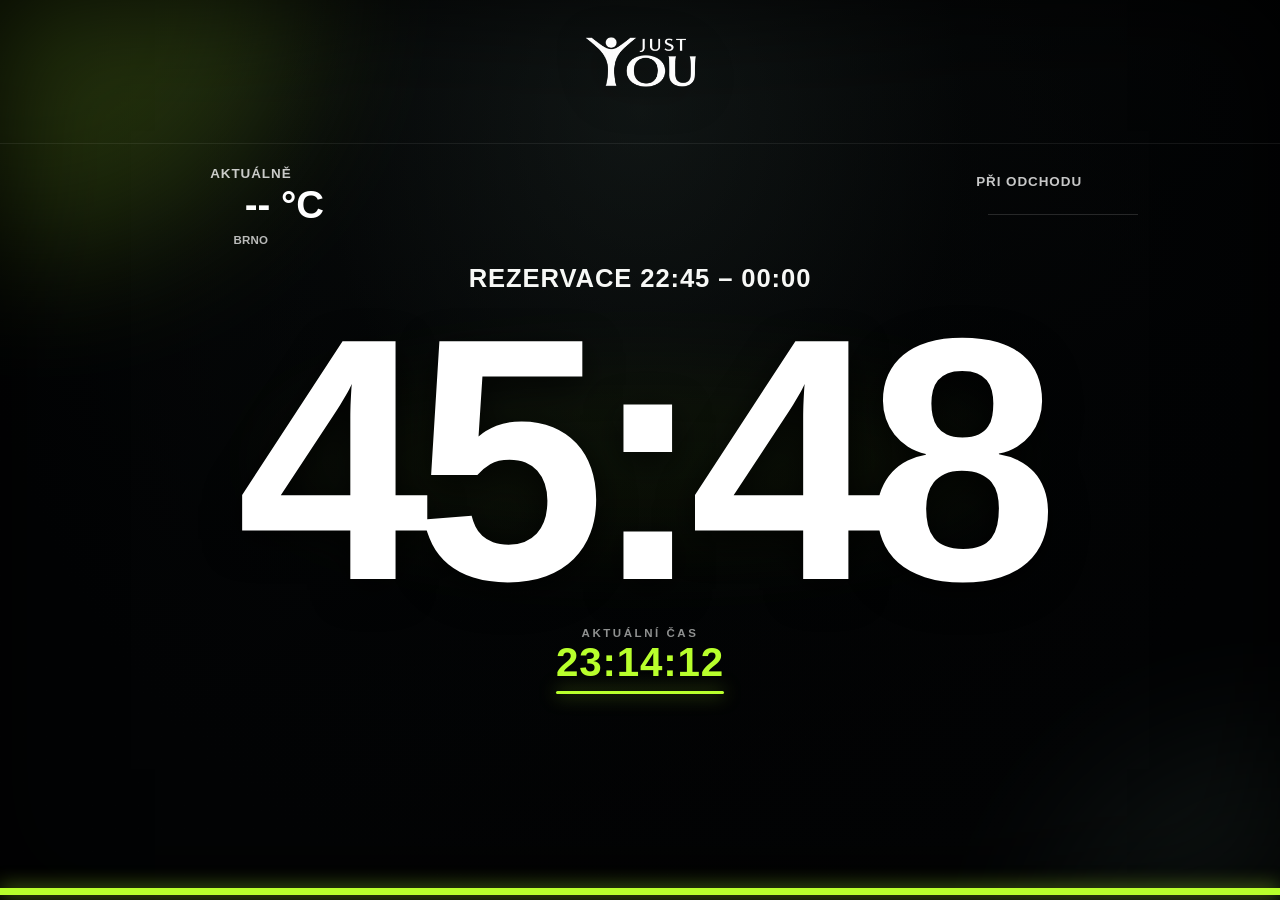
==== commit c14df033: "Add files via upload" ====
--- a/index.html
+++ b/index.html
@@ -12,7 +12,7 @@
 <title>JustYou Fitness Timer</title>
 <link href="./manifest.json" rel="manifest"/>
 <link href="./logo.png" rel="apple-touch-icon"/>
-<link href="./style.css?v=6.2.15" rel="stylesheet"/>
+<link href="./style.css?v=6.2.16" rel="stylesheet"/>
 </head>
 <body>
 <div class="app" id="app">
@@ -134,7 +134,7 @@
 <div class="service hidden" id="service-menu">
 <div class="service-card">
 <div class="service-title">SERVISNÍ MENU</div>
-<div class="diag"><span>Verze</span><strong>6.2.15 Final · Android 12</strong></div>
+<div class="diag"><span>Verze</span><strong>6.2.16 Final · Android 12</strong></div>
 <div class="diag"><span>Aktivní slot</span><strong id="diag-slot">—</strong></div>
 <div class="diag"><span>Zbývající čas</span><strong id="diag-remaining">—</strong></div>
 <div class="diag"><span>Zvuk</span><strong id="diag-audio">—</strong></div>
@@ -159,7 +159,7 @@
 </div>
 </div>
 </div>
-<script src="./app.js?v=6.2.15"></script>
+<script src="./app.js?v=6.2.16"></script>
 
 
 <script id="v6214-service-menu-tap">
--- a/style.css
+++ b/style.css
@@ -767,7 +767,7 @@
 }
 
 
-/* ===== v6.2.15 – velká, vycentrovaná finální obrazovka ===== */
+/* ===== v6.2.16 – velká, vycentrovaná finální obrazovka ===== */
 
 .overlay {
   display: flex;
@@ -1029,7 +1029,7 @@
 }
 
 
-/* ===== v6.2.15 – odstraněn duplicitní údaj KONEC + čas ===== */
+/* ===== v6.2.16 – odstraněn duplicitní údaj KONEC + čas ===== */
 .end-label {
   display: none !important;
 }
@@ -1045,7 +1045,7 @@
 }
 
 
-/* ===== v6.2.15 – výraznější logo jako vodoznak mimo hlavní čas ===== */
+/* ===== v6.2.16 – výraznější logo jako vodoznak mimo hlavní čas ===== */
 
 .background-watermark {
   position: absolute;
@@ -1144,11 +1144,11 @@
 }
 
 
-/* v6.2.15: malé logo nahoře je definitivně vypnuté. */
+/* v6.2.16: malé logo nahoře je definitivně vypnuté. */
 .overlay-logo { display: none !important; }
 
 
-/* ===== v6.2.15 – hlavní logo nad rezervací a čisté počasí Brno ===== */
+/* ===== v6.2.16 – hlavní logo nad rezervací a čisté počasí Brno ===== */
 .main-brand-logo {
   display: block;
   width: min(38vw, 520px);
@@ -1214,7 +1214,7 @@
 }
 
 
-/* ===== v6.2.15 – finální rozvržení NA ŠÍŘKU ===== */
+/* ===== v6.2.16 – finální rozvržení NA ŠÍŘKU ===== */
 @media (orientation: landscape) {
   body { min-width: 760px; }
 
@@ -1287,7 +1287,7 @@
   }
 }
 
-/* ===== v6.2.15 – upravená velikost hlavního loga ===== */
+/* ===== v6.2.16 – upravená velikost hlavního loga ===== */
 @media (orientation: landscape) {
   .main-brand-logo {
     width: min(36vw, 480px);
@@ -1297,7 +1297,7 @@
 }
 
 
-/* ===== v6.2.15 FINAL – schválené landscape rozložení ===== */
+/* ===== v6.2.16 FINAL – schválené landscape rozložení ===== */
 @media (orientation: landscape) {
   .header {
     height: 20vh;
@@ -1385,11 +1385,11 @@
   .header-brand-logo { display: none; }
 }
 
-/* v6.2.15: při chybě API skrýt jen veřejné počasí, diagnostika v nastavení zůstává */
+/* v6.2.16: při chybě API skrýt jen veřejné počasí, diagnostika v nastavení zůstává */
 body.weather-unavailable .weather-wrap, body.weather-unavailable .overlay-weather { display:none !important; }
 
 
-/* ===== v6.2.15 – větší odpočet a využití volného místa ===== */
+/* ===== v6.2.16 – větší odpočet a využití volného místa ===== */
 @media (orientation: landscape) {
   .active-screen .timer-stage {
     height: 53vh;
@@ -1445,7 +1445,7 @@
 }
 
 
-/* ===== v6.2.15 – aktuální počasí + předpověď na konec rezervace ===== */
+/* ===== v6.2.16 – aktuální počasí + předpověď na konec rezervace ===== */
 .weather-copy { min-width: 14.5vw; }
 .weather-end {
   margin-top: .72vh;
@@ -1468,7 +1468,7 @@
   .weather-end { font-size: 1.2vw; }
 }
 
-/* ===== v6.2.15 – optimalizace pro Lenovo Tab M10 1280×800 ===== */
+/* ===== v6.2.16 – optimalizace pro Lenovo Tab M10 1280×800 ===== */
 @media (orientation: landscape) and (max-height: 900px) {
   .header {
     height: 17vh;
@@ -1576,7 +1576,7 @@
 }
 
 
-/* ===== v6.2.15 – přehledné dvouřádkové počasí ===== */
+/* ===== v6.2.16 – přehledné dvouřádkové počasí ===== */
 .weather-wrap {
   align-items: center !important;
   gap: .9vw !important;
@@ -1623,7 +1623,7 @@
 }
 
 
-/* ===== v6.2.15 – finální rozložení tabletu ===== */
+/* ===== v6.2.16 – finální rozložení tabletu ===== */
 @media (orientation: landscape) {
   /* Celý obsah pod hlavičkou jde níž; velikost odpočtu se nemění. */
   .active-screen {
@@ -1687,7 +1687,7 @@
 }
 
 
-/* ===== v6.2.15 – oprava servisního menu na logo ===== */
+/* ===== v6.2.16 – oprava servisního menu na logo ===== */
 .main-brand-logo,
 #logo,
 .logo {
@@ -1709,7 +1709,7 @@
 }
 
 
-/* ===== v6.2.15 – bezpečné rozložení Lenovo Tab M10 ===== */
+/* ===== v6.2.16 – bezpečné rozložení Lenovo Tab M10 ===== */
 @media (orientation: landscape) and (max-height: 900px) {
   .header {
     height: 16vh !important;
@@ -1903,7 +1903,7 @@
 }
 
 
-/* ===== v6.2.15 – počasí po stranách, čas pod odpočtem ===== */
+/* ===== v6.2.16 – počasí po stranách, čas pod odpočtem ===== */
 @media (orientation: landscape) and (max-height: 900px) {
   .active-screen {
     display: flex !important;
@@ -2126,7 +2126,7 @@
 }
 
 
-/* ===== v6.2.15 – počasí v horní řadě s logem ===== */
+/* ===== v6.2.16 – počasí v horní řadě s logem ===== */
 @media (orientation: landscape) and (max-height: 900px) {
   .active-screen {
     display: flex !important;
@@ -2303,3 +2303,40 @@
     font-size: clamp(170px, 22vw, 345px) !important;
   }
 }
+
+
+/* ===== v6.2.16 – stejné rozměry teplot vlevo a vpravo ===== */
+@media (orientation: landscape) and (max-height: 900px) {
+  .active-top-row .side-weather {
+    width: 240px !important;
+    max-width: 240px !important;
+    min-width: 240px !important;
+    grid-template-columns: 58px 150px !important;
+    justify-content: center !important;
+  }
+
+  .active-top-row .side-weather .weather-temp {
+    width: 150px !important;
+    min-width: 150px !important;
+    max-width: 150px !important;
+    display: block !important;
+    text-align: center !important;
+    font-variant-numeric: tabular-nums !important;
+    font-feature-settings: "tnum" 1, "lnum" 1 !important;
+    letter-spacing: 0 !important;
+  }
+
+  .active-top-left,
+  .active-top-right {
+    justify-content: center !important;
+  }
+
+  .active-top-row .side-weather .weather-icon {
+    justify-self: center !important;
+  }
+
+  .active-top-row .side-weather-label,
+  .active-top-row .weather-desc {
+    text-align: center !important;
+  }
+}
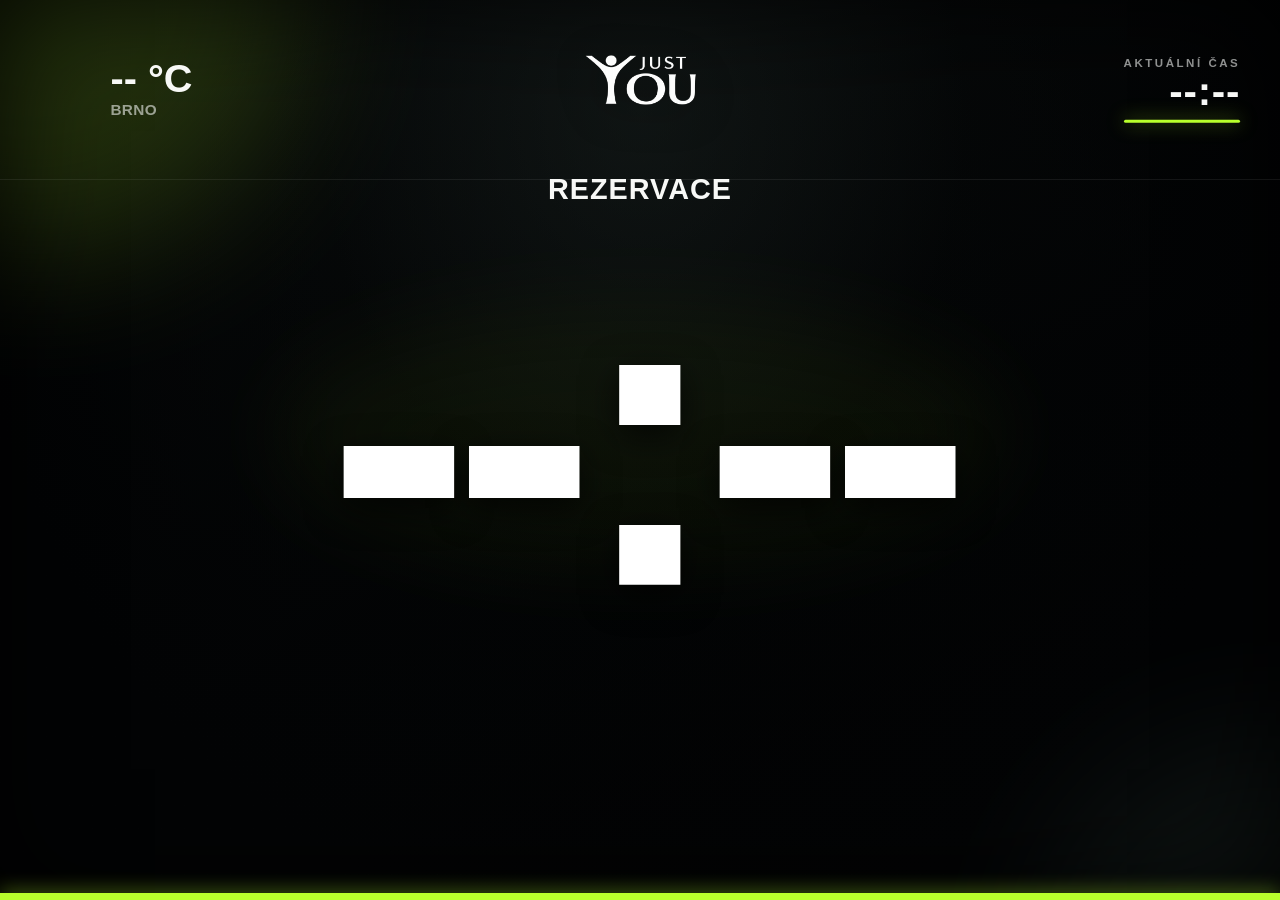
==== commit ec86fd18: "Add files via upload" ====
--- a/index.html
+++ b/index.html
@@ -1,193 +1,203 @@
 <!DOCTYPE html>
-
 <html lang="cs">
 <head>
-<meta charset="utf-8"/>
-<meta content="width=device-width, initial-scale=1, viewport-fit=cover, maximum-scale=1, user-scalable=no" name="viewport"/>
-<meta content="#020304" name="theme-color"/>
-<meta content="yes" name="mobile-web-app-capable"/>
-<meta content="yes" name="apple-mobile-web-app-capable"/>
-<meta content="black-translucent" name="apple-mobile-web-app-status-bar-style"/>
-<meta content="JustYou Timer" name="apple-mobile-web-app-title"/>
-<title>JustYou Fitness Timer</title>
-<link href="./manifest.json" rel="manifest"/>
-<link href="./logo.png" rel="apple-touch-icon"/>
-<link href="./style.css?v=6.2.16" rel="stylesheet"/>
+  <meta charset="UTF-8">
+  <meta name="viewport" content="width=device-width, initial-scale=1, viewport-fit=cover, maximum-scale=1, user-scalable=no">
+  <meta name="theme-color" content="#020304">
+  <meta name="mobile-web-app-capable" content="yes">
+  <meta name="apple-mobile-web-app-capable" content="yes">
+  <meta name="apple-mobile-web-app-status-bar-style" content="black-translucent">
+  <meta name="apple-mobile-web-app-title" content="JustYou Timer">
+  <title>JustYou Fitness Timer</title>
+  <link rel="manifest" href="./manifest.json">
+  <link rel="apple-touch-icon" href="./logo.png">
+  <link rel="stylesheet" href="./style.css?v=6.2.4">
+
+
+
 </head>
 <body>
-<div class="app" id="app">
-<div class="ambient ambient-one"></div>
-<div class="ambient ambient-two"></div>
-<header class="header">
-<button aria-label="Otevřít servisní menu" class="service-trigger" id="logo"></button>
-<img alt="JustYou Fitness" class="header-brand-logo" src="./logo.png"/>
-</header>
-<main class="main" id="main">
-<section class="screen active-screen" id="screen-active">
-
-<div class="active-top-row"><div class="active-top-side active-top-left"><div class="side-weather side-weather-current"><div class="side-weather-label">AKTUÁLNĚ</div><div aria-hidden="true" class="weather-icon" id="weather-icon"></div><div class="weather-temp" id="weather-temp">-- °C</div><div class="weather-desc" id="weather-desc">BRNO</div></div></div><div class="active-top-center"><img alt="JustYou Fitness" class="main-brand-logo" src="./logo.png"/></div><div class="active-top-side active-top-right"><div class="side-weather side-weather-end"><div class="side-weather-label">PŘI ODCHODU</div><div class="weather-icon weather-end-icon" id="weather-end-icon"></div><div class="weather-temp weather-end" id="weather-end"></div></div></div></div><div class="slot-label" id="slot-label">REZERVACE</div><div class="timer-stage">
-<div class="timer-glow"></div>
-<div class="countdown" id="countdown">--:--</div>
-</div><div class="clock-under-timer">
-<div class="clock-caption">AKTUÁLNÍ ČAS</div>
-<div class="clock" id="clock">--:--</div>
-<div class="clock-line"></div>
-</div>
-<div class="last-minute hidden" id="last-minute"></div>
-<div class="warn10 hidden" id="warn10">Rezervace končí za 10 minut</div>
-<div class="exit-box hidden" id="exit-box">
-<div class="exit-heading">
-<span class="exit-line"></span>
-<span class="exit-title">PŘI ODCHODU PROSÍM</span>
-<span class="exit-line"></span>
-</div>
-<div class="exit-columns">
-<div class="exit-column">
-<div aria-hidden="true" class="exit-icon-circle">
-<svg viewbox="0 0 64 64"><path d="M15 24v16M21 20v24M43 20v24M49 24v16M21 28h22M21 36h22M9 27v10M55 27v10"></path></svg>
-</div>
-<div class="exit-primary">OTŘETE STROJE</div>
-</div>
-<div class="exit-column">
-<div aria-hidden="true" class="exit-icon-circle">
-<svg viewbox="0 0 64 64"><path d="M24 46h16M25 52h14M32 8v6M11 29h6M47 29h6M17 14l4 5M47 14l-4 5M32 16c-9 0-16 7-16 16 0 6 3 10 8 14h16c5-4 8-8 8-14 0-9-7-16-16-16z"></path></svg>
-</div>
-<div class="exit-primary">ZHASNĚTE SVĚTLA</div>
-</div>
-<div class="exit-column">
-<div aria-hidden="true" class="exit-icon-circle">
-<svg viewbox="0 0 64 64"><path d="M17 10h30v44H17zM24 16h17v38H24zM36 33h1"></path></svg>
-</div>
-<div class="exit-primary">NECHTE OTEVŘENÉ</div>
-<div class="exit-secondary">DVEŘE DO ŠATNY<br/>A KOUPELNY</div>
-</div>
-</div>
-</div>
-</section>
-<section class="screen hidden night-screen" id="screen-night">
-<img alt="" class="night-logo" src="./logo.png"/>
-<div class="night-title">FITNESS ODPOČÍVÁ</div>
-<div class="night-sub">Otevíráme ve 4:00</div>
-</section>
-<section class="screen hidden between-screen" id="screen-between">
-<div class="between-title">DALŠÍ REZERVACE</div>
-<div class="between-sub">začíná v</div>
-<div class="between-time" id="next-start">04:00</div>
-<div class="countdown between-countdown" id="next-countdown">--:--</div>
-</section>
-</main>
-<div class="progress-track"><div class="progress" id="progress"></div></div>
-<div class="overlay hidden" id="ended-overlay">
-<div class="overlay-backdrop"></div>
-<div class="overlay-topbar">
-<div class="overlay-weather">
-<div aria-hidden="true" class="overlay-weather-icon" id="overlay-weather-icon"></div>
-<div>
-<div class="overlay-weather-temp" id="overlay-weather-temp">-- °C</div>
-<div class="overlay-weather-desc" id="overlay-weather-desc">BRNO</div>
-</div>
-</div>
-<div class="overlay-clock-block">
-<div class="overlay-clock-caption">AKTUÁLNÍ ČAS</div>
-<div class="overlay-clock" id="overlay-clock">--:--:--</div>
-</div>
-</div>
-<div class="overlay-main">
-<div class="overlay-kicker">POSLEDNÍ SEKUNDY</div>
-<div class="overlay-title">REZERVACE KONČÍ</div>
-<div class="overlay-rule"></div>
-<div class="overlay-cleanup">
-<div class="overlay-item">
-<div class="overlay-icon">
-<svg viewbox="0 0 64 64"><path d="M15 24v16M21 20v24M43 20v24M49 24v16M21 28h22M21 36h22M9 27v10M55 27v10"></path></svg>
-</div>
-<div class="overlay-text">
-<strong>OTŘETE STROJE</strong>
-<span>Udržujme naše fitness čisté pro všechny.</span>
-</div>
-</div>
-<div class="overlay-item">
-<div class="overlay-icon">
-<svg viewbox="0 0 64 64"><path d="M24 46h16M25 52h14M32 8v6M11 29h6M47 29h6M17 14l4 5M47 14l-4 5M32 16c-9 0-16 7-16 16 0 6 3 10 8 14h16c5-4 8-8 8-14 0-9-7-16-16-16z"></path></svg>
-</div>
-<div class="overlay-text">
-<strong>ZHASNĚTE SVĚTLA</strong>
-<span>Šetříme energii a myslíme na ostatní.</span>
-</div>
-</div>
-<div class="overlay-item">
-<div class="overlay-icon">
-<svg viewbox="0 0 64 64"><path d="M17 10h30v44H17zM24 16h17v38H24zM36 33h1"></path></svg>
-</div>
-<div class="overlay-text">
-<strong>NECHTE OTEVŘENÉ DVEŘE<br/>DO ŠATNY A KOUPELNY</strong>
-<span>Děkujeme za ohleduplnost.</span>
-</div>
-</div>
-</div>
-<div class="overlay-thanks">
-<strong>Děkujeme, že jste si vybrali JustYou Fitness.</strong>
-<span>Těšíme se na Vaši další návštěvu.</span>
-</div>
-</div>
-</div>
-<div class="service hidden" id="service-menu">
-<div class="service-card">
-<div class="service-title">SERVISNÍ MENU</div>
-<div class="diag"><span>Verze</span><strong>6.2.16 Final · Android 12</strong></div>
-<div class="diag"><span>Aktivní slot</span><strong id="diag-slot">—</strong></div>
-<div class="diag"><span>Zbývající čas</span><strong id="diag-remaining">—</strong></div>
-<div class="diag"><span>Zvuk</span><strong id="diag-audio">—</strong></div>
-<div class="diag"><span>Připojení</span><strong id="diag-online">—</strong></div>
-<div class="diag"><span>Wake Lock</span><strong id="diag-wake">—</strong></div>
-<div class="diag"><span>Synchronizace času</span><strong id="diag-sync">—</strong></div>
-<div class="diag"><span>Počasí</span><strong id="diag-weather">—</strong></div>
-<div class="diag"><span>Watchdog</span><strong id="diag-watchdog">—</strong></div>
-<button class="service-btn" id="test-sound">TEST ZVUKU</button>
-<div class="service-section-title">TEST OBRAZOVKY</div>
-<div class="test-grid">
-<button class="service-btn compact" id="test-normal">BĚŽNÁ</button>
-<button class="service-btn compact" id="test-10">10 MIN</button>
-<button class="service-btn compact" id="test-5">5 MIN</button>
-<button class="service-btn compact" id="test-1">1 MIN</button>
-<button class="service-btn compact" id="test-last10">10 S</button>
-<button class="service-btn compact" id="test-ended">KONEC</button>
-</div>
-<button class="service-btn secondary" id="test-night">NOČNÍ OBRAZOVKA</button>
-<button class="service-btn secondary" id="restart-app">RESTART APLIKACE</button>
-<button class="service-btn secondary" id="close-service">ZAVŘÍT</button>
-</div>
-</div>
-</div>
-<script src="./app.js?v=6.2.16"></script>
-
-
-<script id="v6214-service-menu-tap">
-(function(){
-  var taps=0,last=0;
-  function openMenu(){
-    var m=document.getElementById('service-menu');
-    if(m)m.className='service';
-  }
-  function hit(e){
-    if(e){e.preventDefault();e.stopPropagation();}
-    var now=Date.now();
-    if(now-last>1800)taps=0;
-    last=now;
-    taps++;
-    if(taps>=5){taps=0;openMenu();}
-  }
-  function attach(){
-    var l=document.querySelector('.main-brand-logo')||document.getElementById('logo');
-    if(!l||l.dataset.tap6214)return;
-    l.dataset.tap6214='1';
-    l.style.pointerEvents='auto';
-    l.style.touchAction='manipulation';
-    l.addEventListener('click',hit,true);
-  }
-  document.addEventListener('DOMContentLoaded',attach);
-  setTimeout(attach,500);
-})();
-</script>
+  <div id="app" class="app">
+    
+    <div class="ambient ambient-one"></div>
+    <div class="ambient ambient-two"></div>
+
+    <header class="header">
+      <button id="logo" class="service-trigger" aria-label="Otevřít servisní menu"></button>
+      <img class="header-brand-logo" src="./logo.png" alt="JustYou Fitness">
+
+      <div class="weather-wrap" aria-label="Aktuální počasí v Brně">
+        <div id="weather-icon" class="weather-icon" aria-hidden="true"></div>
+        <div class="weather-copy">
+          <div id="weather-temp" class="weather-temp">-- °C</div>
+          <div id="weather-desc" class="weather-desc">BRNO</div>
+        </div>
+      </div>
+<div class="clock-wrap">
+        <div class="clock-caption">AKTUÁLNÍ ČAS</div>
+        <div id="clock" class="clock">--:--</div>
+        <div class="clock-line"></div>
+      </div>
+    </header>
+
+    <main id="main" class="main">
+      <section id="screen-active" class="screen active-screen">
+        <img class="main-brand-logo" src="./logo.png" alt="JustYou Fitness">
+        <div id="slot-label" class="slot-label">REZERVACE</div>
+        <div id="last-minute" class="last-minute hidden"></div>
+
+        <div class="timer-stage">
+          <div class="timer-glow"></div>
+          <div id="countdown" class="countdown">--:--</div>
+        </div>
+<div id="warn10" class="warn10 hidden">Rezervace končí za 10 minut</div>
+
+        <div id="exit-box" class="exit-box hidden">
+          <div class="exit-heading">
+            <span class="exit-line"></span>
+            <span class="exit-title">PŘI ODCHODU PROSÍM</span>
+            <span class="exit-line"></span>
+          </div>
+
+          <div class="exit-columns">
+            <div class="exit-column">
+              <div class="exit-icon-circle" aria-hidden="true">
+                <svg viewBox="0 0 64 64"><path d="M15 24v16M21 20v24M43 20v24M49 24v16M21 28h22M21 36h22M9 27v10M55 27v10"/></svg>
+              </div>
+              <div class="exit-primary">OTŘETE STROJE</div>
+            </div>
+
+            <div class="exit-column">
+              <div class="exit-icon-circle" aria-hidden="true">
+                <svg viewBox="0 0 64 64"><path d="M24 46h16M25 52h14M32 8v6M11 29h6M47 29h6M17 14l4 5M47 14l-4 5M32 16c-9 0-16 7-16 16 0 6 3 10 8 14h16c5-4 8-8 8-14 0-9-7-16-16-16z"/></svg>
+              </div>
+              <div class="exit-primary">ZHASNĚTE SVĚTLA</div>
+            </div>
+
+            <div class="exit-column">
+              <div class="exit-icon-circle" aria-hidden="true">
+                <svg viewBox="0 0 64 64"><path d="M17 10h30v44H17zM24 16h17v38H24zM36 33h1"/></svg>
+              </div>
+              <div class="exit-primary">NECHTE OTEVŘENÉ</div>
+              <div class="exit-secondary">DVEŘE DO ŠATNY<br>A KOUPELNY</div>
+            </div>
+          </div>
+        </div>
+      </section>
+
+      <section id="screen-night" class="screen hidden night-screen">
+        <img class="night-logo" src="./logo.png" alt="">
+        <div class="night-title">FITNESS ODPOČÍVÁ</div>
+        <div class="night-sub">Otevíráme ve 4:00</div>
+      </section>
+
+      <section id="screen-between" class="screen hidden between-screen">
+        <div class="between-title">DALŠÍ REZERVACE</div>
+        <div class="between-sub">začíná v</div>
+        <div id="next-start" class="between-time">04:00</div>
+        <div id="next-countdown" class="countdown between-countdown">--:--</div>
+      </section>
+    </main>
+
+    <div class="progress-track"><div id="progress" class="progress"></div></div>
+
+    <div id="ended-overlay" class="overlay hidden">
+      <div class="overlay-backdrop"></div>
+
+      <div class="overlay-topbar">
+        <div class="overlay-weather">
+          <div id="overlay-weather-icon" class="overlay-weather-icon" aria-hidden="true"></div>
+          <div>
+            <div id="overlay-weather-temp" class="overlay-weather-temp">-- °C</div>
+            <div id="overlay-weather-desc" class="overlay-weather-desc">BRNO</div>
+          </div>
+        </div>
+
+        
+
+        <div class="overlay-clock-block">
+          <div class="overlay-clock-caption">AKTUÁLNÍ ČAS</div>
+          <div id="overlay-clock" class="overlay-clock">--:--:--</div>
+        </div>
+      </div>
+
+      <div class="overlay-main">
+        <div class="overlay-kicker">POSLEDNÍ SEKUNDY</div>
+        <div class="overlay-title">REZERVACE KONČÍ</div>
+        <div class="overlay-rule"></div>
+
+        <div class="overlay-cleanup">
+          <div class="overlay-item">
+            <div class="overlay-icon">
+              <svg viewBox="0 0 64 64"><path d="M15 24v16M21 20v24M43 20v24M49 24v16M21 28h22M21 36h22M9 27v10M55 27v10"/></svg>
+            </div>
+            <div class="overlay-text">
+              <strong>OTŘETE STROJE</strong>
+              <span>Udržujme naše fitness čisté pro všechny.</span>
+            </div>
+          </div>
+
+          <div class="overlay-item">
+            <div class="overlay-icon">
+              <svg viewBox="0 0 64 64"><path d="M24 46h16M25 52h14M32 8v6M11 29h6M47 29h6M17 14l4 5M47 14l-4 5M32 16c-9 0-16 7-16 16 0 6 3 10 8 14h16c5-4 8-8 8-14 0-9-7-16-16-16z"/></svg>
+            </div>
+            <div class="overlay-text">
+              <strong>ZHASNĚTE SVĚTLA</strong>
+              <span>Šetříme energii a myslíme na ostatní.</span>
+            </div>
+          </div>
+
+          <div class="overlay-item">
+            <div class="overlay-icon">
+              <svg viewBox="0 0 64 64"><path d="M17 10h30v44H17zM24 16h17v38H24zM36 33h1"/></svg>
+            </div>
+            <div class="overlay-text">
+              <strong>NECHTE OTEVŘENÉ DVEŘE<br>DO ŠATNY A KOUPELNY</strong>
+              <span>Děkujeme za ohleduplnost.</span>
+            </div>
+          </div>
+        </div>
+
+        <div class="overlay-thanks">
+          <strong>Děkujeme, že jste si vybrali JustYou Fitness.</strong>
+          <span>Těšíme se na Vaši další návštěvu.</span>
+        </div>
+      </div>
+    </div>
+
+    <div id="service-menu" class="service hidden">
+      <div class="service-card">
+        <div class="service-title">SERVISNÍ MENU</div>
+        <div class="diag"><span>Verze</span><strong>6.2.4 Final · Android 12</strong></div>
+        <div class="diag"><span>Aktivní slot</span><strong id="diag-slot">—</strong></div>
+        <div class="diag"><span>Zbývající čas</span><strong id="diag-remaining">—</strong></div>
+        <div class="diag"><span>Zvuk</span><strong id="diag-audio">—</strong></div>
+        <div class="diag"><span>Připojení</span><strong id="diag-online">—</strong></div>
+        <div class="diag"><span>Wake Lock</span><strong id="diag-wake">—</strong></div>
+        <div class="diag"><span>Synchronizace času</span><strong id="diag-sync">—</strong></div>
+        <div class="diag"><span>Počasí</span><strong id="diag-weather">—</strong></div>
+        <div class="diag"><span>Watchdog</span><strong id="diag-watchdog">—</strong></div>
+
+        <button id="test-sound" class="service-btn">TEST ZVUKU</button>
+        <div class="service-section-title">TEST OBRAZOVKY</div>
+        <div class="test-grid">
+          <button id="test-normal" class="service-btn compact">BĚŽNÁ</button>
+          <button id="test-10" class="service-btn compact">10 MIN</button>
+          <button id="test-5" class="service-btn compact">5 MIN</button>
+          <button id="test-1" class="service-btn compact">1 MIN</button>
+          <button id="test-last10" class="service-btn compact">10 S</button>
+          <button id="test-ended" class="service-btn compact">KONEC</button>
+        </div>
+        <button id="test-night" class="service-btn secondary">NOČNÍ OBRAZOVKA</button>
+        <button id="restart-app" class="service-btn secondary">RESTART APLIKACE</button>
+        <button id="close-service" class="service-btn secondary">ZAVŘÍT</button>
+      </div>
+    </div>
+  </div>
+
+  <script src="./app.js?v=6.2.4"></script>
+
+
+
 </body>
 </html>
--- a/style.css
+++ b/style.css
@@ -767,7 +767,7 @@
 }
 
 
-/* ===== v6.2.16 – velká, vycentrovaná finální obrazovka ===== */
+/* ===== v6.2.4 – velká, vycentrovaná finální obrazovka ===== */
 
 .overlay {
   display: flex;
@@ -1029,7 +1029,7 @@
 }
 
 
-/* ===== v6.2.16 – odstraněn duplicitní údaj KONEC + čas ===== */
+/* ===== v6.2.4 – odstraněn duplicitní údaj KONEC + čas ===== */
 .end-label {
   display: none !important;
 }
@@ -1045,7 +1045,7 @@
 }
 
 
-/* ===== v6.2.16 – výraznější logo jako vodoznak mimo hlavní čas ===== */
+/* ===== v6.2.4 – výraznější logo jako vodoznak mimo hlavní čas ===== */
 
 .background-watermark {
   position: absolute;
@@ -1144,11 +1144,11 @@
 }
 
 
-/* v6.2.16: malé logo nahoře je definitivně vypnuté. */
+/* v6.2.4: malé logo nahoře je definitivně vypnuté. */
 .overlay-logo { display: none !important; }
 
 
-/* ===== v6.2.16 – hlavní logo nad rezervací a čisté počasí Brno ===== */
+/* ===== v6.2.4 – hlavní logo nad rezervací a čisté počasí Brno ===== */
 .main-brand-logo {
   display: block;
   width: min(38vw, 520px);
@@ -1214,7 +1214,7 @@
 }
 
 
-/* ===== v6.2.16 – finální rozvržení NA ŠÍŘKU ===== */
+/* ===== v6.2.4 – finální rozvržení NA ŠÍŘKU ===== */
 @media (orientation: landscape) {
   body { min-width: 760px; }
 
@@ -1287,7 +1287,7 @@
   }
 }
 
-/* ===== v6.2.16 – upravená velikost hlavního loga ===== */
+/* ===== v6.2.4 – upravená velikost hlavního loga ===== */
 @media (orientation: landscape) {
   .main-brand-logo {
     width: min(36vw, 480px);
@@ -1297,7 +1297,7 @@
 }
 
 
-/* ===== v6.2.16 FINAL – schválené landscape rozložení ===== */
+/* ===== v6.2.4 FINAL – schválené landscape rozložení ===== */
 @media (orientation: landscape) {
   .header {
     height: 20vh;
@@ -1385,11 +1385,11 @@
   .header-brand-logo { display: none; }
 }
 
-/* v6.2.16: při chybě API skrýt jen veřejné počasí, diagnostika v nastavení zůstává */
+/* v6.2.4: při chybě API skrýt jen veřejné počasí, diagnostika v nastavení zůstává */
 body.weather-unavailable .weather-wrap, body.weather-unavailable .overlay-weather { display:none !important; }
 
 
-/* ===== v6.2.16 – větší odpočet a využití volného místa ===== */
+/* ===== v6.2.4 – větší odpočet a využití volného místa ===== */
 @media (orientation: landscape) {
   .active-screen .timer-stage {
     height: 53vh;
@@ -1443,900 +1443,3 @@
     font-size: clamp(145px, 23vw, 350px);
   }
 }
-
-
-/* ===== v6.2.16 – aktuální počasí + předpověď na konec rezervace ===== */
-.weather-copy { min-width: 14.5vw; }
-.weather-end {
-  margin-top: .72vh;
-  padding-top: .62vh;
-  border-top: 1px solid rgba(255,255,255,.16);
-  color: rgba(255,255,255,.90);
-  font-size: .92vw;
-  font-weight: 800;
-  line-height: 1.15;
-  letter-spacing: .015em;
-  white-space: nowrap;
-  text-transform: none;
-}
-.weather-end span {
-  color: var(--accent);
-  font-weight: 900;
-  letter-spacing: .04em;
-}
-@media (max-width: 1000px) {
-  .weather-end { font-size: 1.2vw; }
-}
-
-/* ===== v6.2.16 – optimalizace pro Lenovo Tab M10 1280×800 ===== */
-@media (orientation: landscape) and (max-height: 900px) {
-  .header {
-    height: 17vh;
-    min-height: 96px;
-  }
-
-  .main {
-    height: 79vh;
-  }
-
-  .active-screen {
-    padding: 0 3.2vw .3vh;
-    transform: translateY(-.2vh);
-  }
-
-  .active-screen .slot-label {
-    margin: 0 auto;
-    font-size: clamp(23px, 2.15vw, 34px);
-  }
-
-  /* Běžný stav – výrazný, ale bez překrývání dalšího obsahu. */
-  .active-screen .timer-stage {
-    height: 39vh;
-    margin: -.4vh auto 0;
-  }
-
-  .active-screen .countdown {
-    font-size: clamp(205px, 27.5vw, 430px);
-    line-height: .73;
-  }
-
-  /* Závěrečné obrazovky mají pod časem pokyny a počasí. */
-  .state-warn10 .active-screen .timer-stage,
-  .state-warn5 .active-screen .timer-stage,
-  .state-warn1 .active-screen .timer-stage,
-  .state-last10 .active-screen .timer-stage {
-    height: 25vh;
-    margin: -.2vh auto 0;
-  }
-
-  .state-warn10 .active-screen .countdown,
-  .state-warn5 .active-screen .countdown,
-  .state-warn1 .active-screen .countdown,
-  .state-last10 .active-screen .countdown {
-    font-size: clamp(155px, 20.8vw, 325px);
-    line-height: .72;
-  }
-
-  .state-warn10 .active-screen .slot-label,
-  .state-warn5 .active-screen .slot-label,
-  .state-warn1 .active-screen .slot-label,
-  .state-last10 .active-screen .slot-label {
-    font-size: clamp(21px, 1.85vw, 29px);
-  }
-
-  .exit-box {
-    width: 92%;
-    margin: .2vh auto 0;
-  }
-
-  .exit-heading {
-    margin-bottom: .55vh;
-  }
-
-  .exit-title {
-    font-size: 1.35vw;
-  }
-
-  .exit-columns {
-    min-height: 17vh;
-  }
-
-  .exit-column {
-    padding: 1.1vh 1vw 1.25vh;
-  }
-
-  .exit-icon-circle {
-    width: 4.3vw;
-    height: 4.3vw;
-    margin-bottom: .7vh;
-  }
-
-  .exit-primary {
-    font-size: 1.35vw;
-  }
-
-  .exit-secondary {
-    font-size: .9vw;
-  }
-
-  .warn10 {
-    margin-top: .15vh;
-  }
-
-  .progress-track {
-    bottom: .55vh;
-  }
-
-  /* Předpověď v hlavičce musí zůstat kompaktní. */
-  .weather-end {
-    margin-top: .38vh;
-    padding-top: .34vh;
-    font-size: .86vw;
-  }
-}
-
-
-/* ===== v6.2.16 – přehledné dvouřádkové počasí ===== */
-.weather-wrap {
-  align-items: center !important;
-  gap: .9vw !important;
-}
-
-.weather-copy {
-  min-width: 10.5vw !important;
-}
-
-.weather-temp {
-  font-size: 2.75vw !important;
-  line-height: .95 !important;
-}
-
-.weather-desc,
-.overlay-weather-desc {
-  display: none !important;
-}
-
-.weather-end {
-  margin-top: .42vh !important;
-  padding-top: .35vh !important;
-  border-top: 1px solid rgba(255,255,255,.14) !important;
-  font-size: 1.02vw !important;
-  font-weight: 850 !important;
-  line-height: 1.05 !important;
-  white-space: nowrap !important;
-  color: rgba(255,255,255,.88) !important;
-}
-
-.weather-end span {
-  color: var(--accent) !important;
-  font-weight: 900 !important;
-}
-
-.weather-end.hidden {
-  display: none !important;
-}
-
-@media (orientation: landscape) and (max-height: 900px) {
-  .weather-end {
-    font-size: 1.05vw !important;
-  }
-}
-
-
-/* ===== v6.2.16 – finální rozložení tabletu ===== */
-@media (orientation: landscape) {
-  /* Celý obsah pod hlavičkou jde níž; velikost odpočtu se nemění. */
-  .active-screen {
-    transform: translateY(3.2vh) !important;
-    padding-top: .2vh !important;
-  }
-
-  .active-screen .main-brand-logo {
-    margin-bottom: .15vh !important;
-  }
-
-  .active-screen .slot-label {
-    margin-top: 0 !important;
-  }
-
-  .active-screen .timer-stage {
-    height: 34vh !important;
-    margin-top: .15vh !important;
-    transform: none !important;
-  }
-
-  /* Pokyny využijí spodní část obrazovky. */
-  .active-screen .exit-box {
-    margin-top: 2.4vh !important;
-    transform: translateY(1.8vh);
-  }
-
-  .active-screen .exit-heading {
-    margin-bottom: 1.05vh !important;
-  }
-
-  /* Počasí zůstává stejně velké a přehledné. */
-  .weather-wrap {
-    top: 50% !important;
-    transform: translateY(-50%) !important;
-  }
-
-  .weather-desc {
-    display: none !important;
-  }
-
-  .weather-end {
-    margin-top: .55vh !important;
-    color: rgba(255,255,255,.72) !important;
-    font-size: 1.22vw !important;
-    font-weight: 900 !important;
-    letter-spacing: .03em !important;
-    white-space: nowrap;
-  }
-
-  .weather-end span {
-    color: var(--accent);
-  }
-
-  /* Poslední minuta: počasí už nepřekáží. */
-  .state-warn1 .weather-wrap {
-    opacity: 0 !important;
-    visibility: hidden !important;
-    transition: opacity .25s ease;
-  }
-}
-
-
-/* ===== v6.2.16 – oprava servisního menu na logo ===== */
-.main-brand-logo,
-#logo,
-.logo {
-  position: relative !important;
-  z-index: 9999 !important;
-  pointer-events: auto !important;
-  touch-action: manipulation !important;
-  user-select: none !important;
-  -webkit-user-select: none !important;
-}
-
-.main-brand-logo::after,
-#logo::after,
-.logo::after {
-  content: "";
-  position: absolute;
-  inset: -28px -42px;
-  z-index: 2;
-}
-
-
-/* ===== v6.2.16 – bezpečné rozložení Lenovo Tab M10 ===== */
-@media (orientation: landscape) and (max-height: 900px) {
-  .header {
-    height: 16vh !important;
-    min-height: 92px !important;
-  }
-
-  .main {
-    height: 80vh !important;
-  }
-
-  .active-screen {
-    height: 100% !important;
-    padding: .4vh 3.2vw .5vh !important;
-    transform: none !important;
-    display: flex !important;
-    flex-direction: column !important;
-    align-items: stretch !important;
-    overflow: hidden !important;
-  }
-
-  .active-screen .main-brand-logo {
-    flex: 0 0 auto;
-    width: min(24vw, 310px) !important;
-    max-height: 8.2vh !important;
-    margin: 0 auto .15vh !important;
-    position: relative !important;
-    z-index: 100 !important;
-    pointer-events: auto !important;
-    touch-action: manipulation !important;
-  }
-
-  .active-screen .slot-label {
-    flex: 0 0 auto;
-    margin: 0 auto !important;
-    font-size: clamp(22px, 2.15vw, 34px) !important;
-    line-height: 1 !important;
-  }
-
-  .active-screen .timer-stage {
-    flex: 0 0 35vh !important;
-    width: min(94vw, 1540px) !important;
-    height: 35vh !important;
-    margin: 0 auto !important;
-    transform: none !important;
-  }
-
-  .active-screen .countdown {
-    font-size: clamp(205px, 27.5vw, 430px) !important;
-    line-height: .73 !important;
-  }
-
-  .weather-row {
-    flex: 0 0 12vh;
-    min-height: 84px;
-    display: flex;
-    align-items: center;
-    justify-content: center;
-    overflow: hidden;
-    position: relative;
-    z-index: 10;
-  }
-
-  .weather-row .weather-wrap {
-    position: static !important;
-    inset: auto !important;
-    transform: none !important;
-    min-width: 0 !important;
-    width: auto !important;
-    display: flex !important;
-    align-items: center !important;
-    justify-content: center !important;
-    gap: 1.35vw !important;
-    text-align: left !important;
-    opacity: 1 !important;
-    visibility: visible !important;
-  }
-
-  .weather-row .weather-icon {
-    width: 5.2vw !important;
-    height: 5.2vw !important;
-    min-width: 58px !important;
-    min-height: 58px !important;
-    max-width: 78px !important;
-    max-height: 78px !important;
-  }
-
-  .weather-row .weather-temp {
-    font-size: clamp(40px, 4.4vw, 66px) !important;
-    line-height: .95 !important;
-  }
-
-  .weather-row .weather-desc {
-    display: none !important;
-  }
-
-  .weather-row .weather-end {
-    margin-top: .45vh !important;
-    padding-top: 0 !important;
-    border-top: 0 !important;
-    font-size: clamp(22px, 2.15vw, 34px) !important;
-    line-height: 1.05 !important;
-    color: rgba(255,255,255,.88) !important;
-    text-align: center !important;
-  }
-
-  .weather-row .weather-end::before {
-    content: "Při odchodu";
-    display: inline;
-    margin-right: .5em;
-    color: rgba(255,255,255,.58);
-    font-size: .72em;
-    font-weight: 800;
-  }
-
-  .active-screen .exit-box {
-    flex: 1 1 auto;
-    width: 94% !important;
-    margin: .2vh auto 0 !important;
-    transform: none !important;
-    min-height: 0 !important;
-    overflow: hidden;
-  }
-
-  .active-screen .exit-heading {
-    margin-bottom: .55vh !important;
-  }
-
-  .active-screen .exit-columns {
-    height: 100%;
-    max-height: 18vh;
-  }
-
-  .active-screen .exit-column {
-    min-height: 0 !important;
-    height: 100%;
-    padding: .55vh 1.2vw .45vh !important;
-  }
-
-  .active-screen .exit-icon-circle {
-    width: 3.5vw !important;
-    height: 3.5vw !important;
-    min-width: 43px !important;
-    min-height: 43px !important;
-    margin-bottom: .35vh !important;
-  }
-
-  .active-screen .exit-primary {
-    font-size: clamp(15px, 1.42vw, 23px) !important;
-  }
-
-  .active-screen .exit-secondary {
-    font-size: clamp(11px, .92vw, 16px) !important;
-  }
-
-  .state-warn10 .active-screen .timer-stage,
-  .state-warn5 .active-screen .timer-stage,
-  .state-warn1 .active-screen .timer-stage,
-  .state-last10 .active-screen .timer-stage {
-    flex-basis: 26vh !important;
-    height: 26vh !important;
-  }
-
-  .state-warn10 .active-screen .countdown,
-  .state-warn5 .active-screen .countdown,
-  .state-warn1 .active-screen .countdown,
-  .state-last10 .active-screen .countdown {
-    font-size: clamp(160px, 21vw, 330px) !important;
-    line-height: .72 !important;
-  }
-
-  .state-warn10 .weather-end,
-  .state-warn5 .weather-end,
-  .state-warn1 .weather-end,
-  .state-last10 .weather-end {
-    display: none !important;
-  }
-
-  .state-warn1 .weather-row,
-  .state-last10 .weather-row {
-    flex-basis: 0 !important;
-    min-height: 0 !important;
-    height: 0 !important;
-    opacity: 0 !important;
-    visibility: hidden !important;
-  }
-
-  .state-warn1 .active-screen .exit-box,
-  .state-last10 .active-screen .exit-box {
-    margin-top: .8vh !important;
-  }
-}
-
-
-/* ===== v6.2.16 – počasí po stranách, čas pod odpočtem ===== */
-@media (orientation: landscape) and (max-height: 900px) {
-  .active-screen {
-    display: flex !important;
-    flex-direction: column !important;
-    height: 100% !important;
-    overflow: hidden !important;
-    padding: .4vh 2.4vw .4vh !important;
-  }
-
-  .active-screen .main-brand-logo {
-    flex: 0 0 auto;
-    width: min(21vw, 270px) !important;
-    max-height: 7.8vh !important;
-    margin: 0 auto .15vh !important;
-    z-index: 100 !important;
-    pointer-events: auto !important;
-  }
-
-  .active-screen .slot-label {
-    flex: 0 0 auto;
-    margin: 0 auto .25vh !important;
-    font-size: clamp(21px, 2vw, 32px) !important;
-    line-height: 1 !important;
-  }
-
-  .timer-layout-shell {
-    flex: 0 0 43vh;
-    display: grid;
-    grid-template-columns: 18vw minmax(0, 1fr) 18vw;
-    gap: 1.2vw;
-    align-items: center;
-    width: 100%;
-    max-width: 100%;
-    margin: 0 auto;
-    position: relative;
-    z-index: 20;
-  }
-
-  .timer-side-col {
-    display: flex;
-    align-items: center;
-    justify-content: center;
-    min-width: 0;
-    height: 100%;
-  }
-
-  .timer-center-col {
-    min-width: 0;
-    height: 100%;
-    display: flex;
-    flex-direction: column;
-    align-items: center;
-    justify-content: center;
-  }
-
-  .active-screen .timer-stage {
-    flex: 1 1 auto !important;
-    width: 100% !important;
-    height: auto !important;
-    margin: 0 !important;
-    transform: none !important;
-  }
-
-  .active-screen .countdown {
-    font-size: clamp(190px, 24vw, 390px) !important;
-    line-height: .72 !important;
-  }
-
-  .clock-under-timer {
-    flex: 0 0 auto;
-    position: static !important;
-    transform: none !important;
-    margin-top: .2vh;
-    text-align: center;
-    color: var(--accent);
-    font-size: clamp(25px, 2.7vw, 42px) !important;
-    font-weight: 900;
-    letter-spacing: .05em;
-    line-height: 1;
-  }
-
-  .clock-under-timer .clock-value {
-    font-size: inherit !important;
-    color: inherit !important;
-  }
-
-  .side-weather {
-    width: 100%;
-    max-width: 230px;
-    display: grid;
-    grid-template-columns: auto 1fr;
-    grid-template-areas:
-      "label label"
-      "icon temp"
-      "desc desc";
-    column-gap: .8vw;
-    row-gap: .25vh;
-    align-items: center;
-    justify-content: center;
-    text-align: center;
-  }
-
-  .side-weather-label {
-    grid-area: label;
-    font-size: clamp(13px, 1.1vw, 18px);
-    font-weight: 900;
-    letter-spacing: .07em;
-    color: rgba(255,255,255,.78);
-    white-space: nowrap;
-  }
-
-  .side-weather .weather-icon {
-    grid-area: icon;
-    width: clamp(42px, 4.2vw, 64px) !important;
-    height: clamp(42px, 4.2vw, 64px) !important;
-    min-width: 0 !important;
-    min-height: 0 !important;
-    max-width: none !important;
-    max-height: none !important;
-  }
-
-  .side-weather .weather-temp {
-    grid-area: temp;
-    margin: 0 !important;
-    padding: 0 !important;
-    border: 0 !important;
-    font-size: clamp(34px, 3.5vw, 56px) !important;
-    font-weight: 900 !important;
-    line-height: .95 !important;
-    color: #fff !important;
-    white-space: nowrap;
-  }
-
-  .side-weather .weather-desc {
-    grid-area: desc;
-    display: block !important;
-    font-size: clamp(12px, 1vw, 16px) !important;
-    line-height: 1 !important;
-    color: rgba(255,255,255,.72) !important;
-  }
-
-  .side-weather-end .weather-end::before {
-    content: none !important;
-  }
-
-  .side-weather-end .weather-end {
-    display: block !important;
-  }
-
-  .weather-end-icon {
-    color: var(--accent);
-    display: flex;
-    align-items: center;
-    justify-content: center;
-    font-size: clamp(34px, 3.6vw, 54px);
-  }
-
-  .active-screen .exit-box {
-    flex: 1 1 auto;
-    width: 96% !important;
-    margin: .35vh auto 0 !important;
-    transform: none !important;
-    min-height: 0 !important;
-    overflow: hidden;
-  }
-
-  .active-screen .exit-columns {
-    height: 100%;
-    max-height: 18vh;
-  }
-
-  .active-screen .exit-column {
-    min-height: 0 !important;
-    height: 100%;
-    padding: .5vh 1vw .35vh !important;
-  }
-
-  .active-screen .exit-icon-circle {
-    width: 3.4vw !important;
-    height: 3.4vw !important;
-    min-width: 42px !important;
-    min-height: 42px !important;
-    margin-bottom: .25vh !important;
-  }
-
-  .active-screen .exit-primary {
-    font-size: clamp(15px, 1.35vw, 22px) !important;
-  }
-
-  .active-screen .exit-secondary {
-    font-size: clamp(11px, .9vw, 15px) !important;
-  }
-
-  /* Posledních 10 minut: počasí zůstává na svém místě, ale bez dalšího textu. */
-  .state-warn10 .side-weather .weather-desc,
-  .state-warn5 .side-weather .weather-desc,
-  .state-warn1 .side-weather .weather-desc,
-  .state-last10 .side-weather .weather-desc {
-    display: none !important;
-  }
-
-  /* Poslední minuta: oba panely počasí zmizí, timer se rozšíří. */
-  .state-warn1 .timer-layout-shell,
-  .state-last10 .timer-layout-shell {
-    grid-template-columns: 0 minmax(0, 1fr) 0;
-  }
-
-  .state-warn1 .timer-side-col,
-  .state-last10 .timer-side-col {
-    opacity: 0;
-    visibility: hidden;
-  }
-
-  .state-warn10 .active-screen .countdown,
-  .state-warn5 .active-screen .countdown,
-  .state-warn1 .active-screen .countdown,
-  .state-last10 .active-screen .countdown {
-    font-size: clamp(165px, 21vw, 330px) !important;
-  }
-}
-
-
-/* ===== v6.2.16 – počasí v horní řadě s logem ===== */
-@media (orientation: landscape) and (max-height: 900px) {
-  .active-screen {
-    display: flex !important;
-    flex-direction: column !important;
-    height: 100% !important;
-    padding: .4vh 2.4vw .4vh !important;
-    overflow: hidden !important;
-  }
-
-  .active-top-row {
-    flex: 0 0 13vh;
-    width: 100%;
-    display: grid;
-    grid-template-columns: 1fr minmax(190px, 24vw) 1fr;
-    align-items: center;
-    gap: 1.2vw;
-    margin: 0 auto .1vh;
-  }
-
-  .active-top-side {
-    display: flex;
-    align-items: center;
-    min-width: 0;
-  }
-
-  .active-top-left {
-    justify-content: flex-start;
-  }
-
-  .active-top-right {
-    justify-content: flex-end;
-  }
-
-  .active-top-center {
-    display: flex;
-    align-items: center;
-    justify-content: center;
-  }
-
-  .active-top-center .main-brand-logo {
-    width: min(22vw, 285px) !important;
-    max-height: 10vh !important;
-    margin: 0 !important;
-    z-index: 100 !important;
-    pointer-events: auto !important;
-  }
-
-  .active-top-row .side-weather {
-    max-width: 255px;
-    grid-template-columns: auto auto;
-    grid-template-areas:
-      "label label"
-      "icon temp"
-      "desc desc";
-    column-gap: .7vw;
-    row-gap: .2vh;
-  }
-
-  .active-top-row .side-weather-label {
-    font-size: clamp(13px, 1.05vw, 17px) !important;
-  }
-
-  .active-top-row .side-weather .weather-icon {
-    width: clamp(38px, 3.6vw, 56px) !important;
-    height: clamp(38px, 3.6vw, 56px) !important;
-  }
-
-  .active-top-row .side-weather .weather-temp {
-    font-size: clamp(31px, 3vw, 48px) !important;
-    line-height: .95 !important;
-  }
-
-  .active-top-row .side-weather .weather-desc {
-    display: block !important;
-    font-size: clamp(11px, .9vw, 15px) !important;
-    min-height: 1em;
-  }
-
-  .active-screen .slot-label {
-    flex: 0 0 auto;
-    margin: .1vh auto .15vh !important;
-    font-size: clamp(22px, 2vw, 32px) !important;
-    line-height: 1 !important;
-  }
-
-  .active-screen .timer-stage {
-    flex: 0 0 37vh !important;
-    width: min(94vw, 1500px) !important;
-    height: 37vh !important;
-    margin: 0 auto !important;
-    transform: none !important;
-  }
-
-  .active-screen .countdown {
-    font-size: clamp(205px, 27vw, 425px) !important;
-    line-height: .72 !important;
-  }
-
-  .clock-under-timer {
-    flex: 0 0 auto;
-    position: static !important;
-    transform: none !important;
-    margin: .2vh auto .45vh !important;
-    text-align: center;
-    color: var(--accent);
-    font-size: clamp(23px, 2.5vw, 39px) !important;
-    font-weight: 900;
-    line-height: 1;
-  }
-
-  .active-screen .exit-box {
-    flex: 1 1 auto;
-    width: 96% !important;
-    margin: .25vh auto 0 !important;
-    transform: none !important;
-    min-height: 0 !important;
-    overflow: hidden;
-  }
-
-  .active-screen .exit-columns {
-    height: 100%;
-    max-height: 17vh;
-  }
-
-  .active-screen .exit-column {
-    min-height: 0 !important;
-    height: 100%;
-    padding: .45vh 1vw .3vh !important;
-  }
-
-  .active-screen .exit-icon-circle {
-    width: 3.3vw !important;
-    height: 3.3vw !important;
-    min-width: 40px !important;
-    min-height: 40px !important;
-    margin-bottom: .22vh !important;
-  }
-
-  .active-screen .exit-primary {
-    font-size: clamp(15px, 1.32vw, 21px) !important;
-  }
-
-  .active-screen .exit-secondary {
-    font-size: clamp(11px, .88vw, 15px) !important;
-  }
-
-  /* Posledních 10 minut: popisy počasí se schovají, pozice zůstane stabilní. */
-  .state-warn10 .active-top-row .weather-desc,
-  .state-warn5 .active-top-row .weather-desc,
-  .state-warn1 .active-top-row .weather-desc,
-  .state-last10 .active-top-row .weather-desc {
-    display: none !important;
-  }
-
-  /* Poslední minuta: počasí zmizí, logo zůstane uprostřed horní řady. */
-  .state-warn1 .active-top-side,
-  .state-last10 .active-top-side {
-    opacity: 0;
-    visibility: hidden;
-  }
-
-  .state-warn10 .active-screen .timer-stage,
-  .state-warn5 .active-screen .timer-stage,
-  .state-warn1 .active-screen .timer-stage,
-  .state-last10 .active-screen .timer-stage {
-    flex-basis: 30vh !important;
-    height: 30vh !important;
-  }
-
-  .state-warn10 .active-screen .countdown,
-  .state-warn5 .active-screen .countdown,
-  .state-warn1 .active-screen .countdown,
-  .state-last10 .active-screen .countdown {
-    font-size: clamp(170px, 22vw, 345px) !important;
-  }
-}
-
-
-/* ===== v6.2.16 – stejné rozměry teplot vlevo a vpravo ===== */
-@media (orientation: landscape) and (max-height: 900px) {
-  .active-top-row .side-weather {
-    width: 240px !important;
-    max-width: 240px !important;
-    min-width: 240px !important;
-    grid-template-columns: 58px 150px !important;
-    justify-content: center !important;
-  }
-
-  .active-top-row .side-weather .weather-temp {
-    width: 150px !important;
-    min-width: 150px !important;
-    max-width: 150px !important;
-    display: block !important;
-    text-align: center !important;
-    font-variant-numeric: tabular-nums !important;
-    font-feature-settings: "tnum" 1, "lnum" 1 !important;
-    letter-spacing: 0 !important;
-  }
-
-  .active-top-left,
-  .active-top-right {
-    justify-content: center !important;
-  }
-
-  .active-top-row .side-weather .weather-icon {
-    justify-self: center !important;
-  }
-
-  .active-top-row .side-weather-label,
-  .active-top-row .weather-desc {
-    text-align: center !important;
-  }
-}
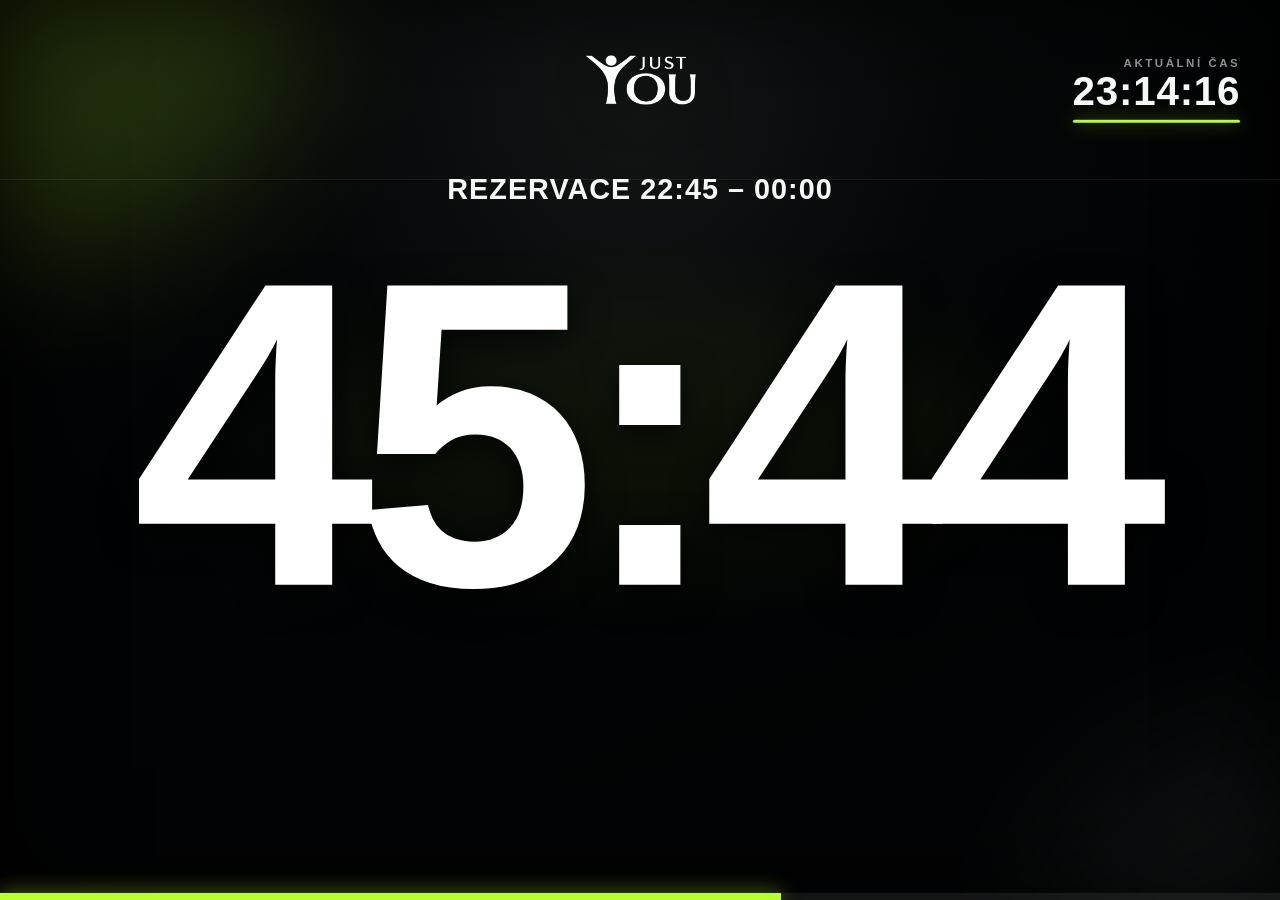
==== commit 167ea0c1: "Add files via upload" ====
--- a/index.html
+++ b/index.html
@@ -11,7 +11,7 @@
   <title>JustYou Fitness Timer</title>
   <link rel="manifest" href="./manifest.json">
   <link rel="apple-touch-icon" href="./logo.png">
-  <link rel="stylesheet" href="./style.css?v=6.2.4">
+  <link rel="stylesheet" href="./style.css?v=6.2.4.1">
 
 
 
@@ -195,7 +195,7 @@
     </div>
   </div>
 
-  <script src="./app.js?v=6.2.4"></script>
+  <script src="./app.js?v=6.2.7"></script>
 
 
 
--- a/style.css
+++ b/style.css
@@ -315,7 +315,7 @@
 }
 .progress {
   height: 100%;
-  width: 100%;
+  width: 0%;
   background: var(--accent);
   box-shadow: 0 0 19px rgba(var(--accent-rgb),.66);
   transition: width .25s linear;
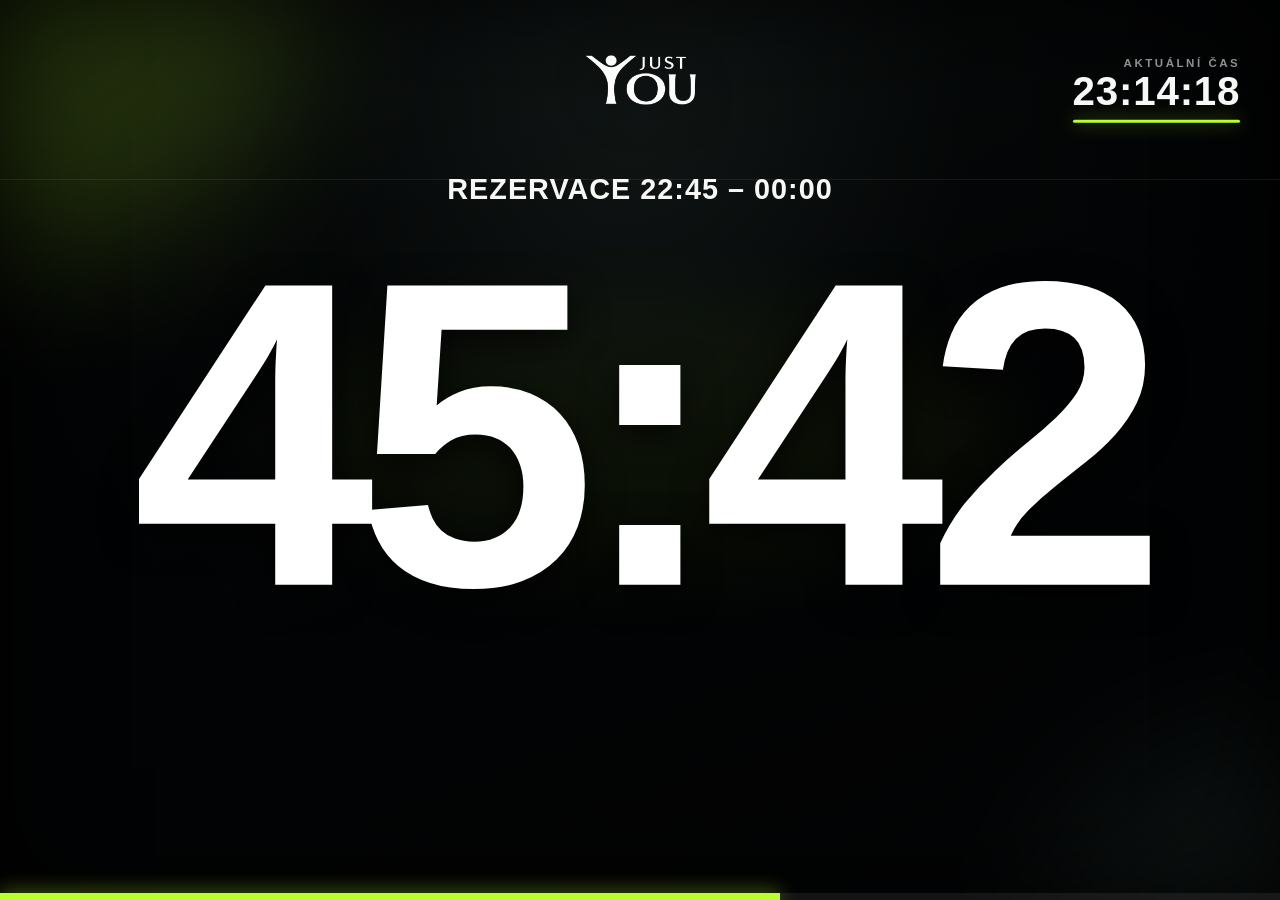
==== commit d644afda: "Add files via upload" ====
--- a/index.html
+++ b/index.html
@@ -11,7 +11,7 @@
   <title>JustYou Fitness Timer</title>
   <link rel="manifest" href="./manifest.json">
   <link rel="apple-touch-icon" href="./logo.png">
-  <link rel="stylesheet" href="./style.css?v=6.2.4.1">
+  <link rel="stylesheet" href="./style.css?v=6.2.7">
 
 
 
@@ -168,7 +168,7 @@
     <div id="service-menu" class="service hidden">
       <div class="service-card">
         <div class="service-title">SERVISNÍ MENU</div>
-        <div class="diag"><span>Verze</span><strong>6.2.4 Final · Android 12</strong></div>
+        <div class="diag"><span>Verze</span><strong id="diag-version">—</strong></div>
         <div class="diag"><span>Aktivní slot</span><strong id="diag-slot">—</strong></div>
         <div class="diag"><span>Zbývající čas</span><strong id="diag-remaining">—</strong></div>
         <div class="diag"><span>Zvuk</span><strong id="diag-audio">—</strong></div>
@@ -199,5 +199,5 @@
 
 
 
-</body>
+<script>document.addEventListener("DOMContentLoaded",function(){if(window.VERSION){var e=document.getElementById("diag-version");if(e)e.textContent=window.VERSION+" · Android 12";}});</script></body>
 </html>
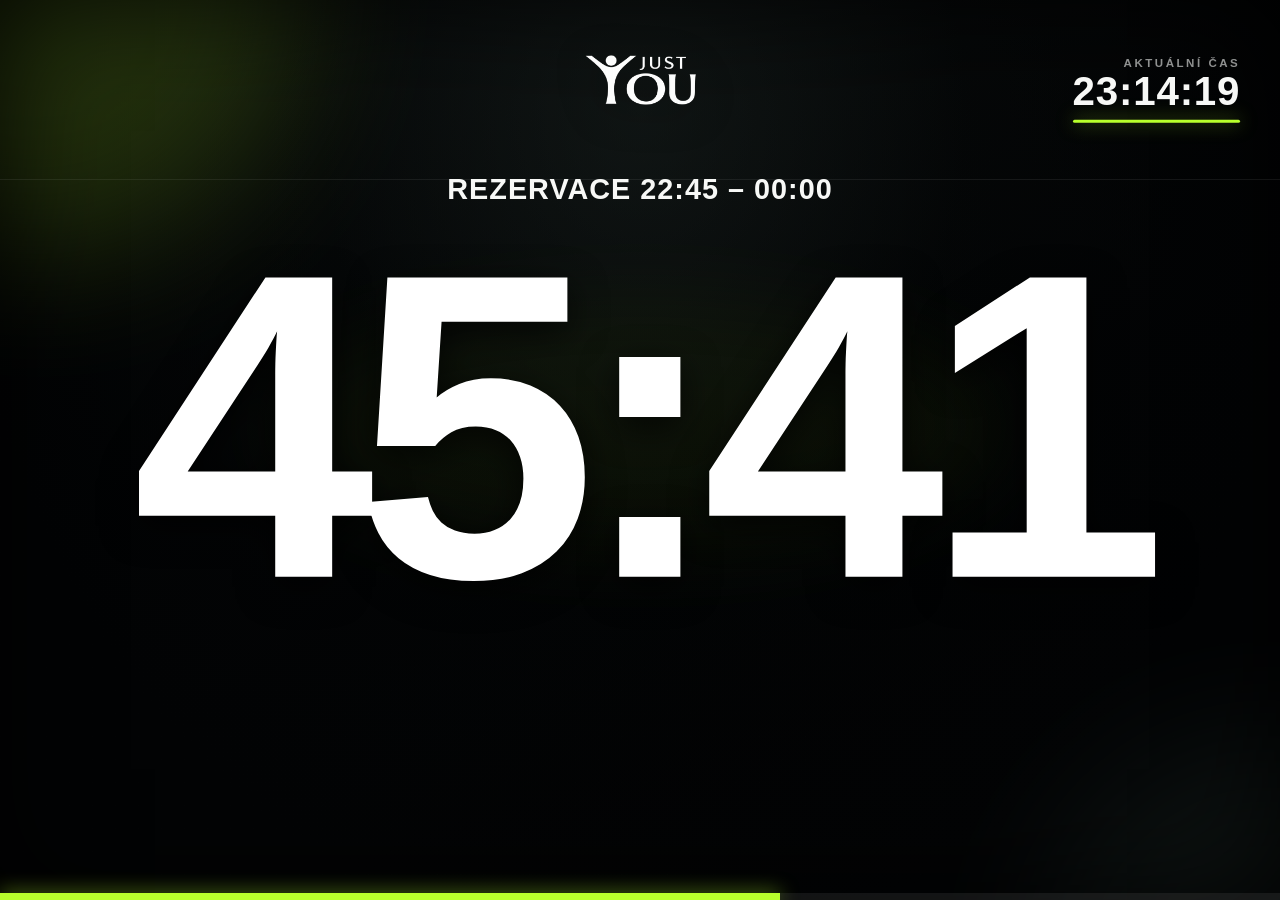
==== commit 2507804c: "Add files via upload" ====
--- a/index.html
+++ b/index.html
@@ -11,7 +11,7 @@
   <title>JustYou Fitness Timer</title>
   <link rel="manifest" href="./manifest.json">
   <link rel="apple-touch-icon" href="./logo.png">
-  <link rel="stylesheet" href="./style.css?v=6.2.7">
+  <link rel="stylesheet" href="./style.css?v=6.2.9">
 
 
 
@@ -49,6 +49,13 @@
         <div class="timer-stage">
           <div class="timer-glow"></div>
           <div id="countdown" class="countdown">--:--</div>
+        </div>
+
+        <div id="end-weather" class="end-weather hidden" aria-live="polite">
+          <span class="end-weather-label">NA KONCI REZERVACE</span>
+          <span id="end-weather-icon" class="end-weather-icon" aria-hidden="true"></span>
+          <span id="end-weather-temp" class="end-weather-temp">-- °C</span>
+          <span id="end-weather-desc" class="end-weather-desc"></span>
         </div>
 <div id="warn10" class="warn10 hidden">Rezervace končí za 10 minut</div>
 
@@ -195,7 +202,7 @@
     </div>
   </div>
 
-  <script src="./app.js?v=6.2.7"></script>
+  <script src="./app.js?v=6.2.9"></script>
 
 
 
--- a/style.css
+++ b/style.css
@@ -1443,3 +1443,79 @@
     font-size: clamp(145px, 23vw, 350px);
   }
 }
+
+
+/* ===== v6.2.9 – finální velikost odpočtu + počasí na konci rezervace ===== */
+.end-weather {
+  display: flex;
+  align-items: center;
+  justify-content: center;
+  gap: .65vw;
+  min-height: 4.4vh;
+  margin: -1.2vh auto .25vh;
+  color: rgba(255,255,255,.92);
+  font-weight: 700;
+  letter-spacing: .035em;
+  white-space: nowrap;
+}
+.end-weather.hidden { display: none !important; }
+.end-weather-label {
+  font-size: clamp(14px, 1.05vw, 20px);
+  color: rgba(255,255,255,.62);
+}
+.end-weather-icon {
+  width: clamp(26px, 2vw, 38px);
+  height: clamp(26px, 2vw, 38px);
+  display: inline-flex;
+  align-items: center;
+  justify-content: center;
+}
+.end-weather-icon svg {
+  width: 100%;
+  height: 100%;
+  fill: none;
+  stroke: currentColor;
+  stroke-width: 1.8;
+  stroke-linecap: round;
+  stroke-linejoin: round;
+}
+.end-weather-temp { font-size: clamp(20px, 1.65vw, 30px); }
+.end-weather-desc {
+  font-size: clamp(14px, 1.05vw, 20px);
+  color: rgba(255,255,255,.72);
+}
+body.weather-unavailable .end-weather { display: none !important; }
+
+@media (orientation: landscape) {
+  .active-screen .timer-stage {
+    height: 51vh;
+    margin-top: -1vh;
+    margin-bottom: -1.5vh;
+  }
+  .active-screen .countdown {
+    font-size: clamp(245px, 34vw, 555px);
+    line-height: .69;
+  }
+  .state-warn10 .active-screen .timer-stage,
+  .state-warn5 .active-screen .timer-stage,
+  .state-warn1 .active-screen .timer-stage,
+  .state-last10 .active-screen .timer-stage {
+    height: 32vh;
+    margin-top: -.7vh;
+    margin-bottom: -.8vh;
+  }
+  .state-warn10 .active-screen .countdown,
+  .state-warn5 .active-screen .countdown,
+  .state-warn1 .active-screen .countdown,
+  .state-last10 .active-screen .countdown {
+    font-size: clamp(175px, 24vw, 410px);
+    line-height: .70;
+  }
+  .state-warn10 .end-weather,
+  .state-warn5 .end-weather,
+  .state-warn1 .end-weather,
+  .state-last10 .end-weather {
+    margin-top: -.4vh;
+    margin-bottom: .25vh;
+  }
+}
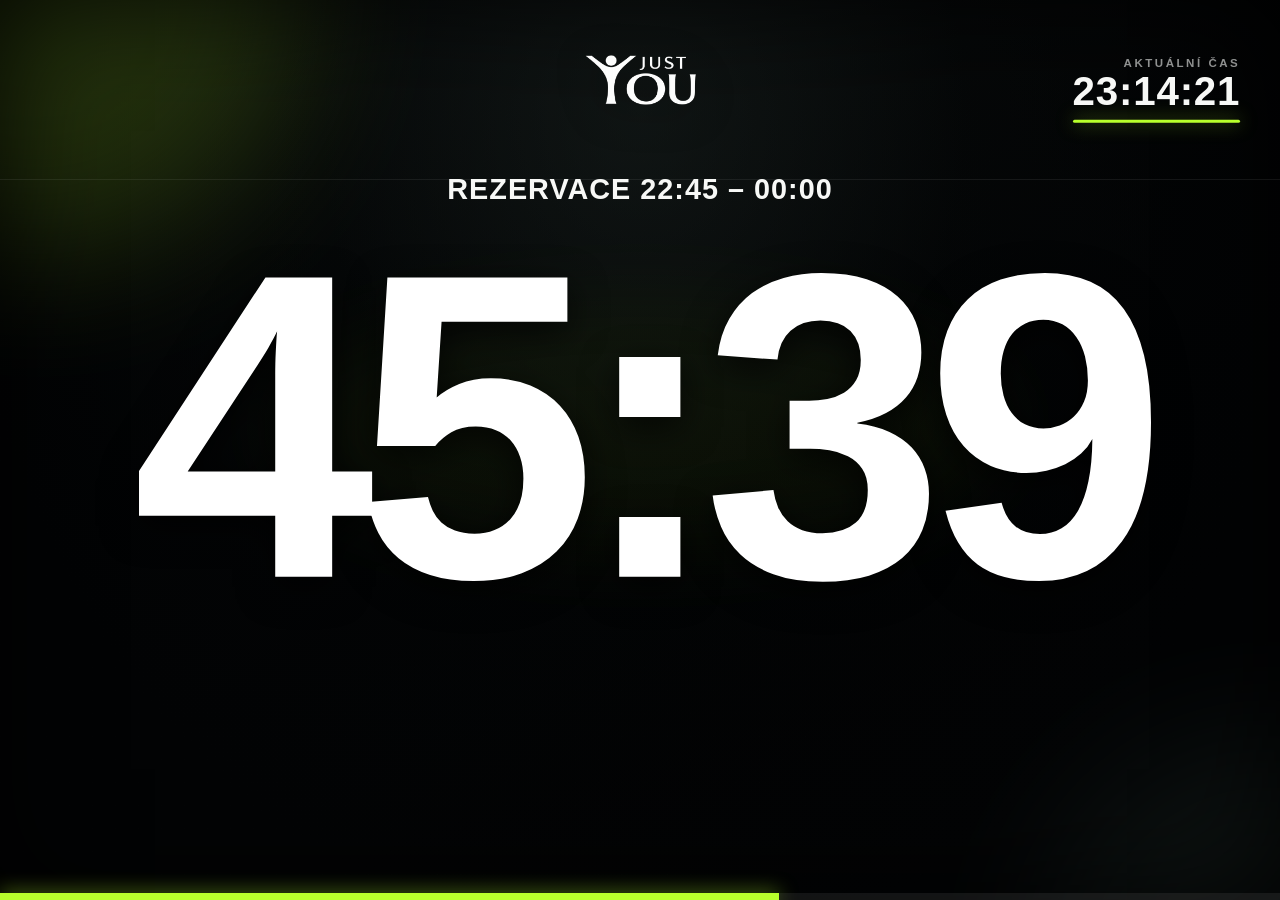
==== commit 2a0f456e: "Add files via upload" ====
--- a/index.html
+++ b/index.html
@@ -11,7 +11,7 @@
   <title>JustYou Fitness Timer</title>
   <link rel="manifest" href="./manifest.json">
   <link rel="apple-touch-icon" href="./logo.png">
-  <link rel="stylesheet" href="./style.css?v=6.2.9">
+  <link rel="stylesheet" href="./style.css?v=6.2.11">
 
 
 
@@ -202,7 +202,7 @@
     </div>
   </div>
 
-  <script src="./app.js?v=6.2.9"></script>
+  <script src="./app.js?v=6.2.11"></script>
 
 
 
--- a/style.css
+++ b/style.css
@@ -1460,12 +1460,14 @@
 }
 .end-weather.hidden { display: none !important; }
 .end-weather-label {
-  font-size: clamp(14px, 1.05vw, 20px);
+  font-size: 1.05vw;
   color: rgba(255,255,255,.62);
 }
 .end-weather-icon {
-  width: clamp(26px, 2vw, 38px);
-  height: clamp(26px, 2vw, 38px);
+  width: 4.5vw;
+  height: 4.5vw;
+  min-width: 58px;
+  min-height: 58px;
   display: inline-flex;
   align-items: center;
   justify-content: center;
@@ -1479,9 +1481,9 @@
   stroke-linecap: round;
   stroke-linejoin: round;
 }
-.end-weather-temp { font-size: clamp(20px, 1.65vw, 30px); }
+.end-weather-temp { font-size: 2.75vw; }
 .end-weather-desc {
-  font-size: clamp(14px, 1.05vw, 20px);
+  font-size: 1.05vw;
   color: rgba(255,255,255,.72);
 }
 body.weather-unavailable .end-weather { display: none !important; }
